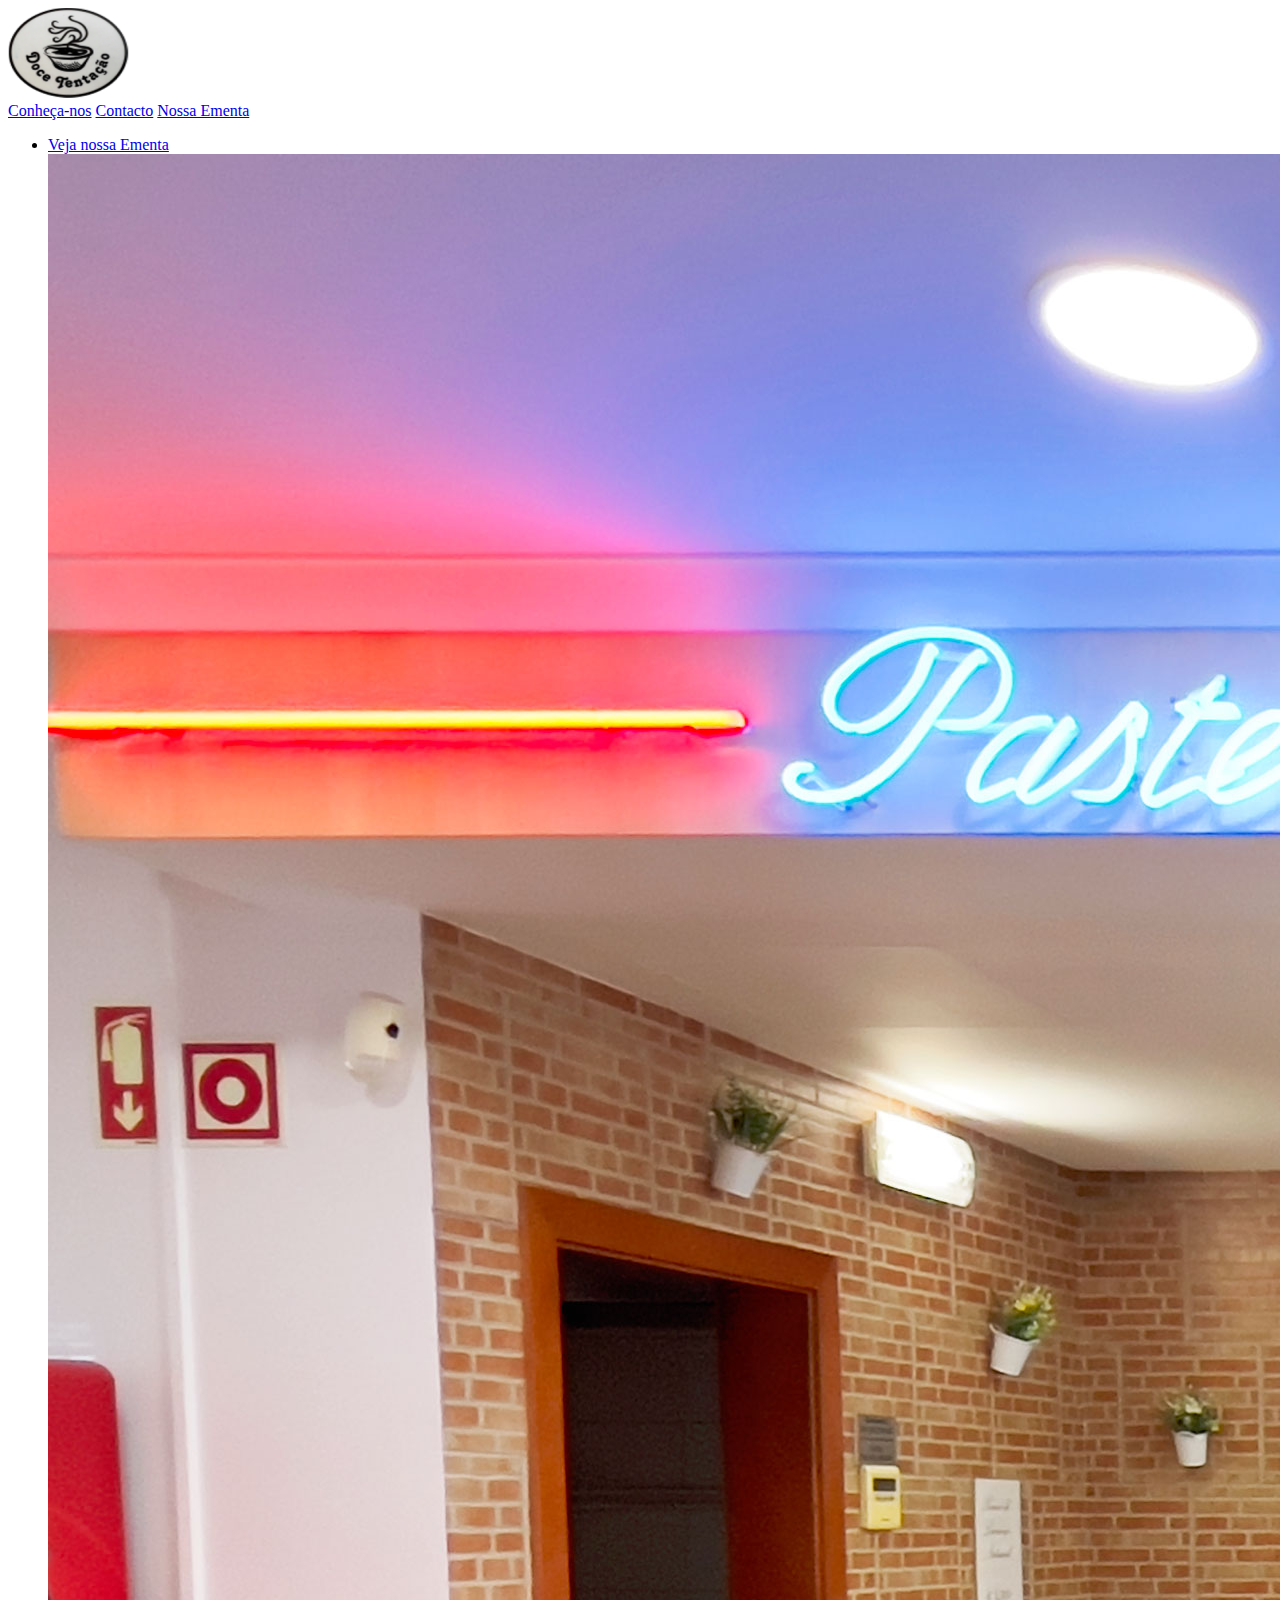
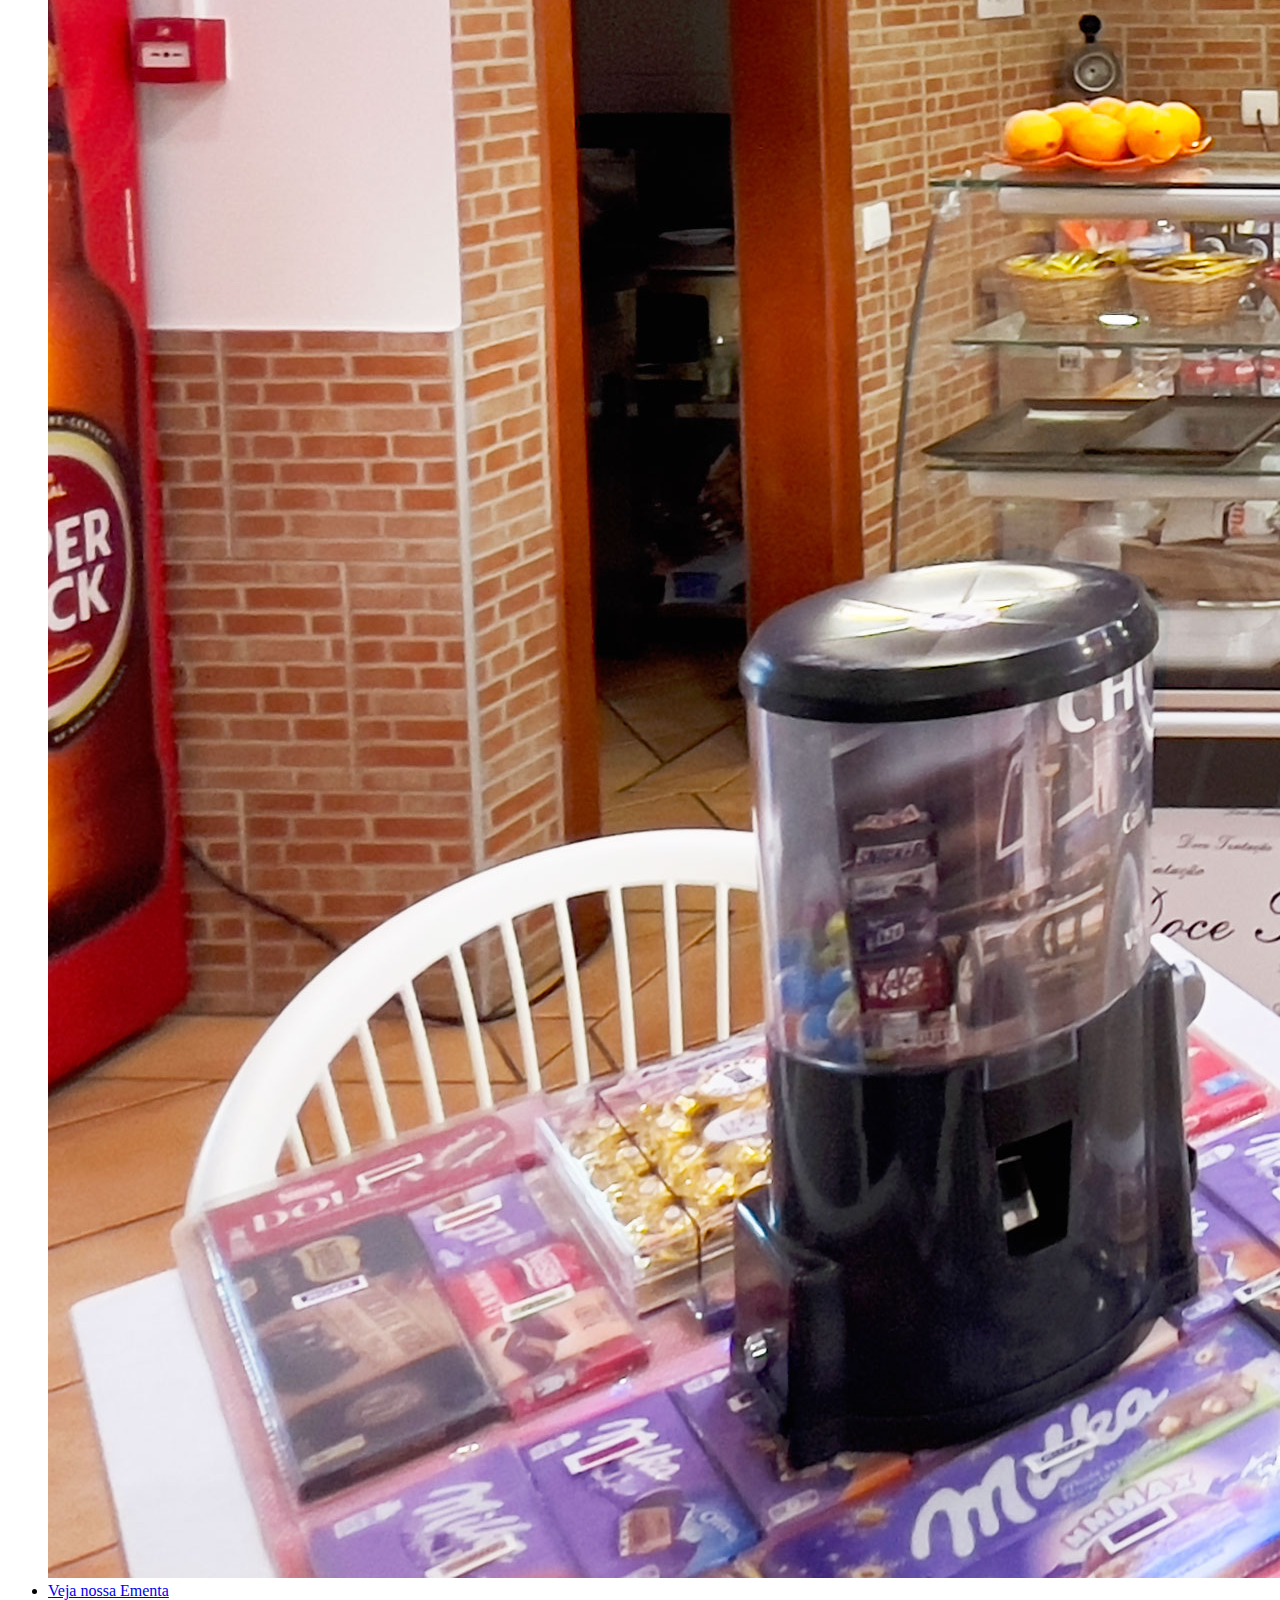
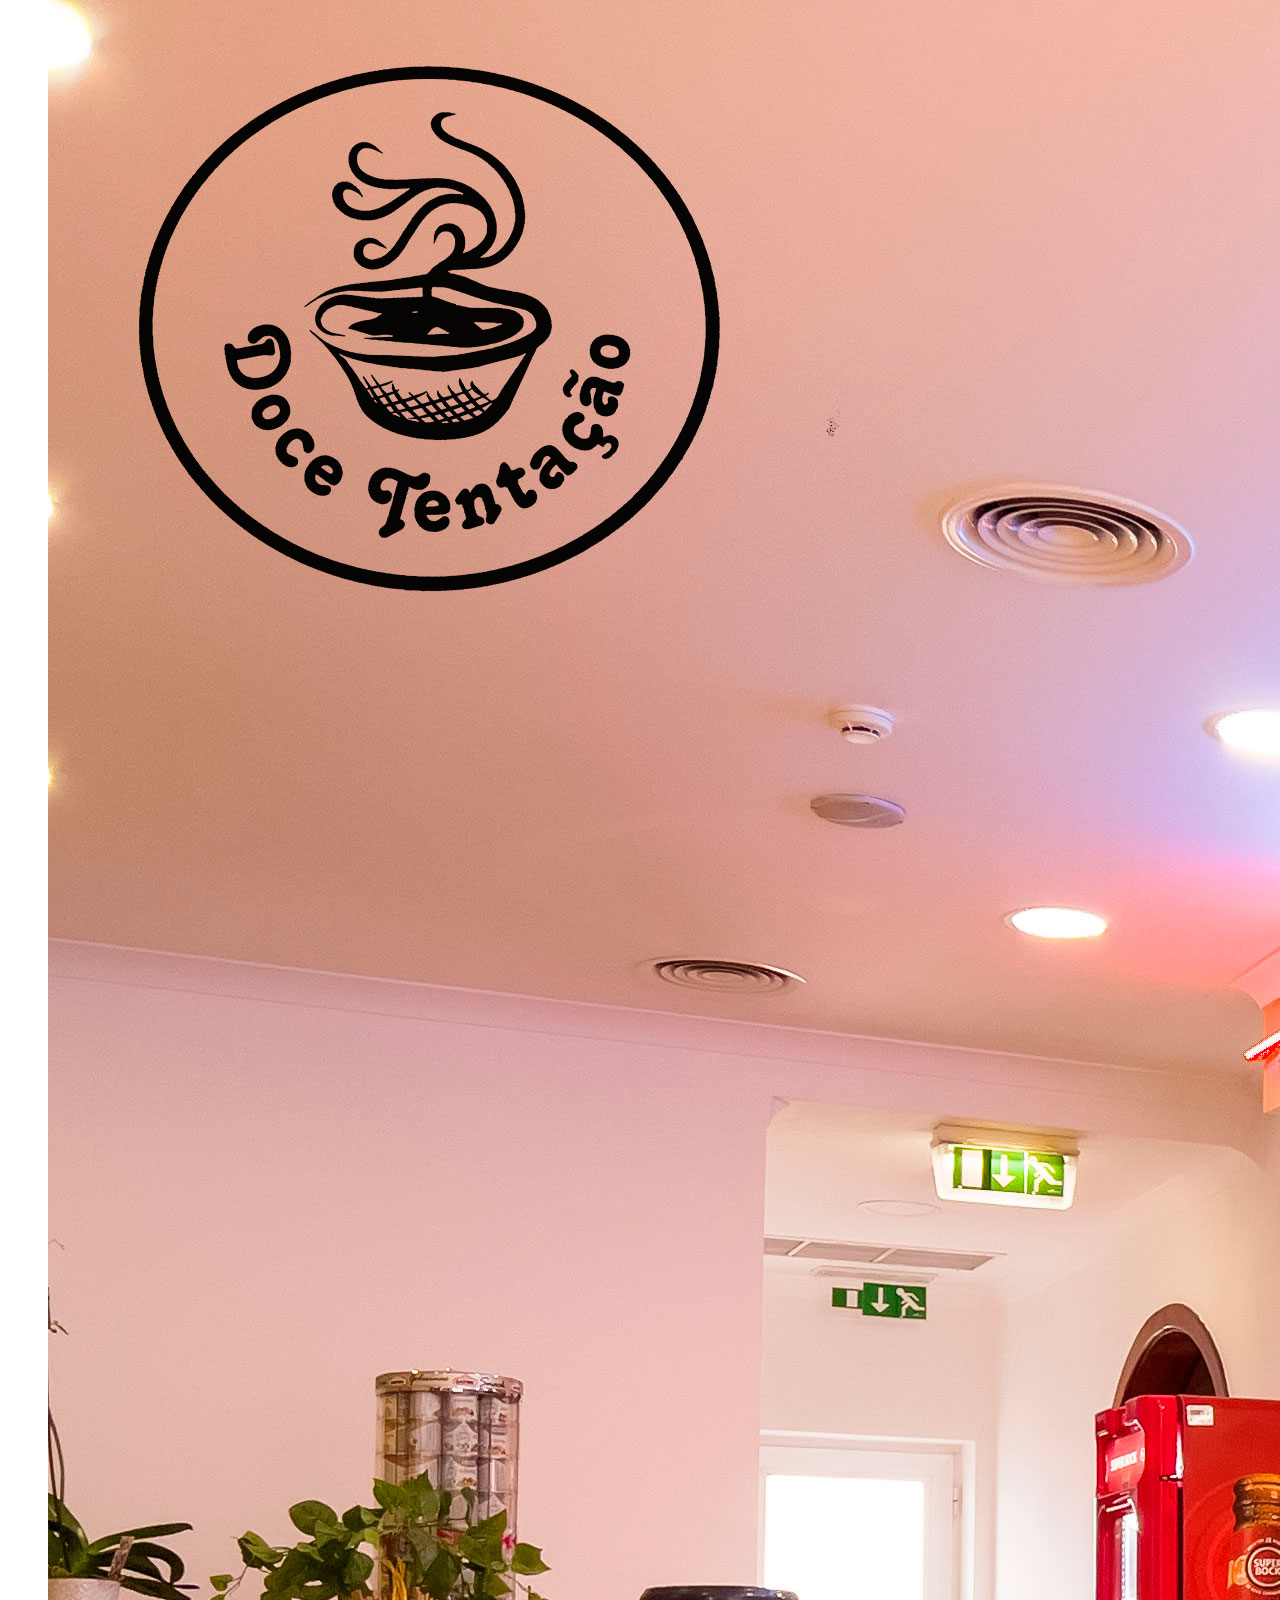
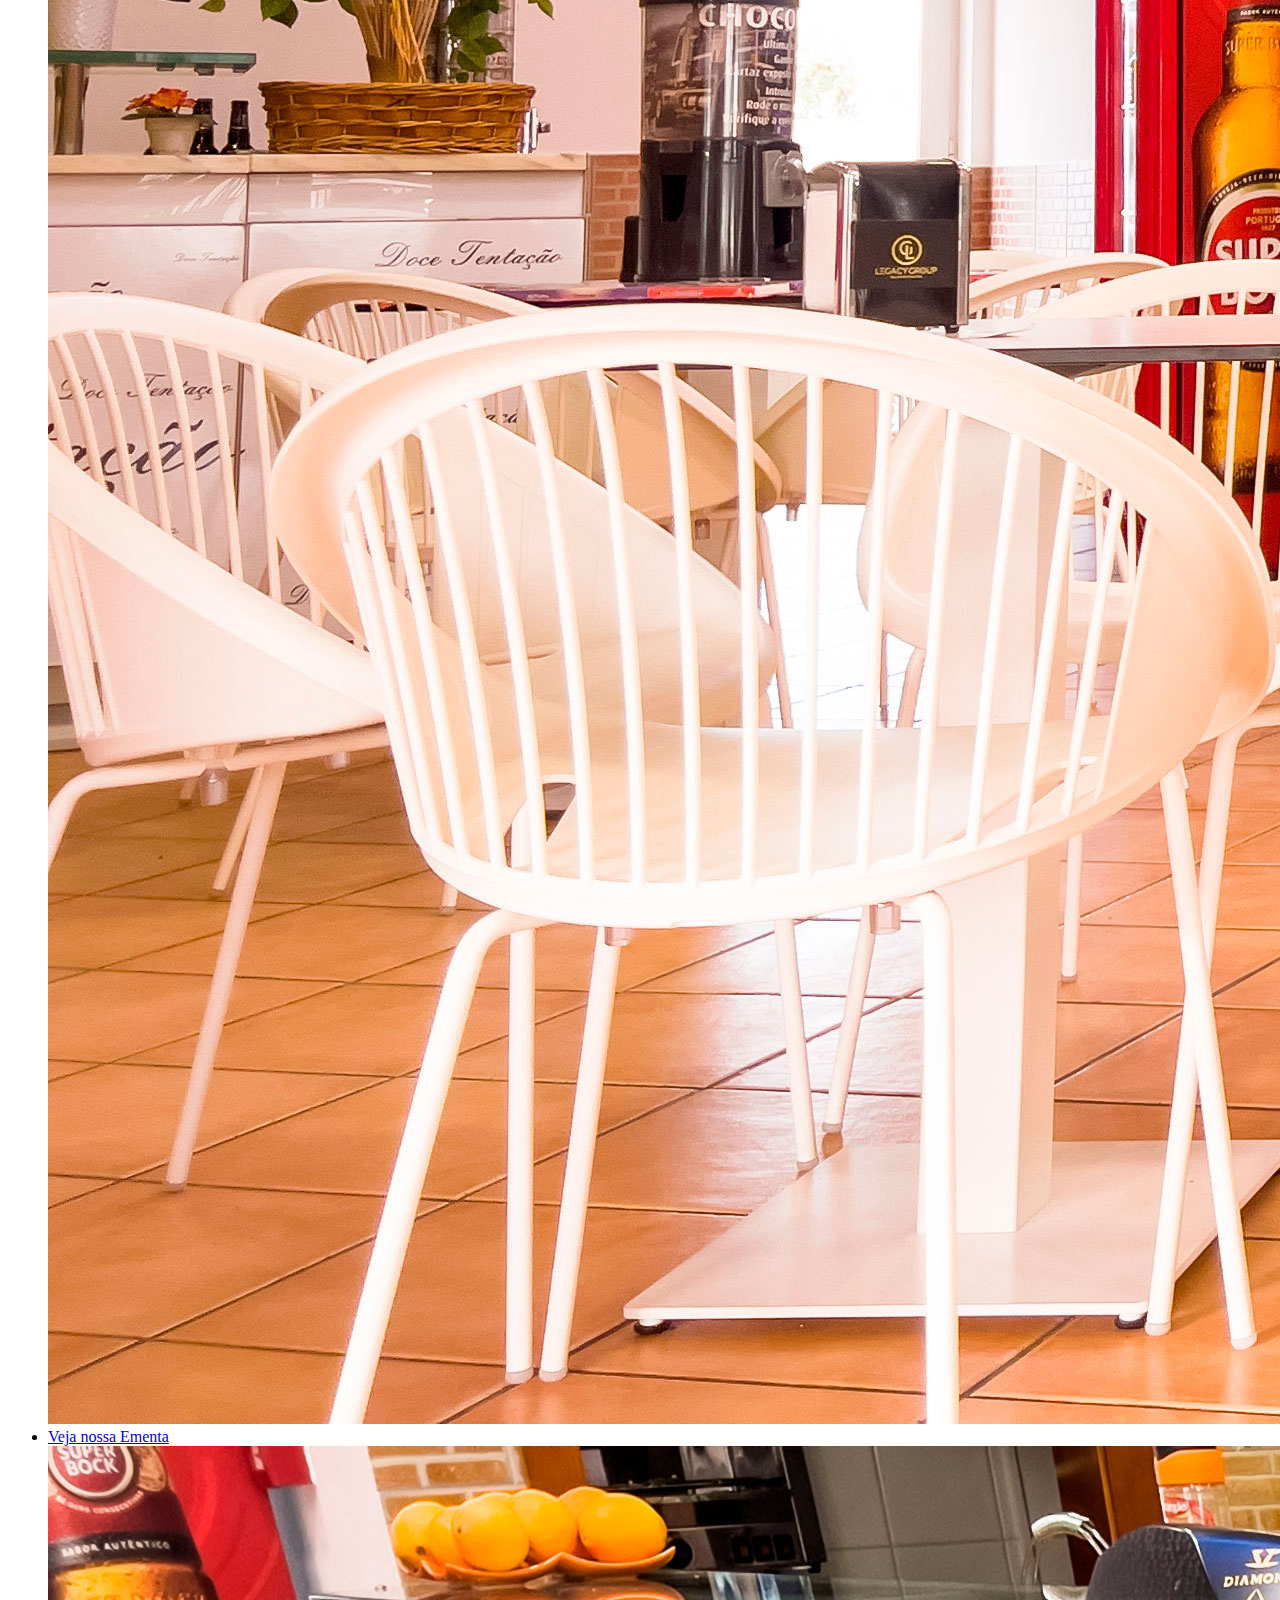
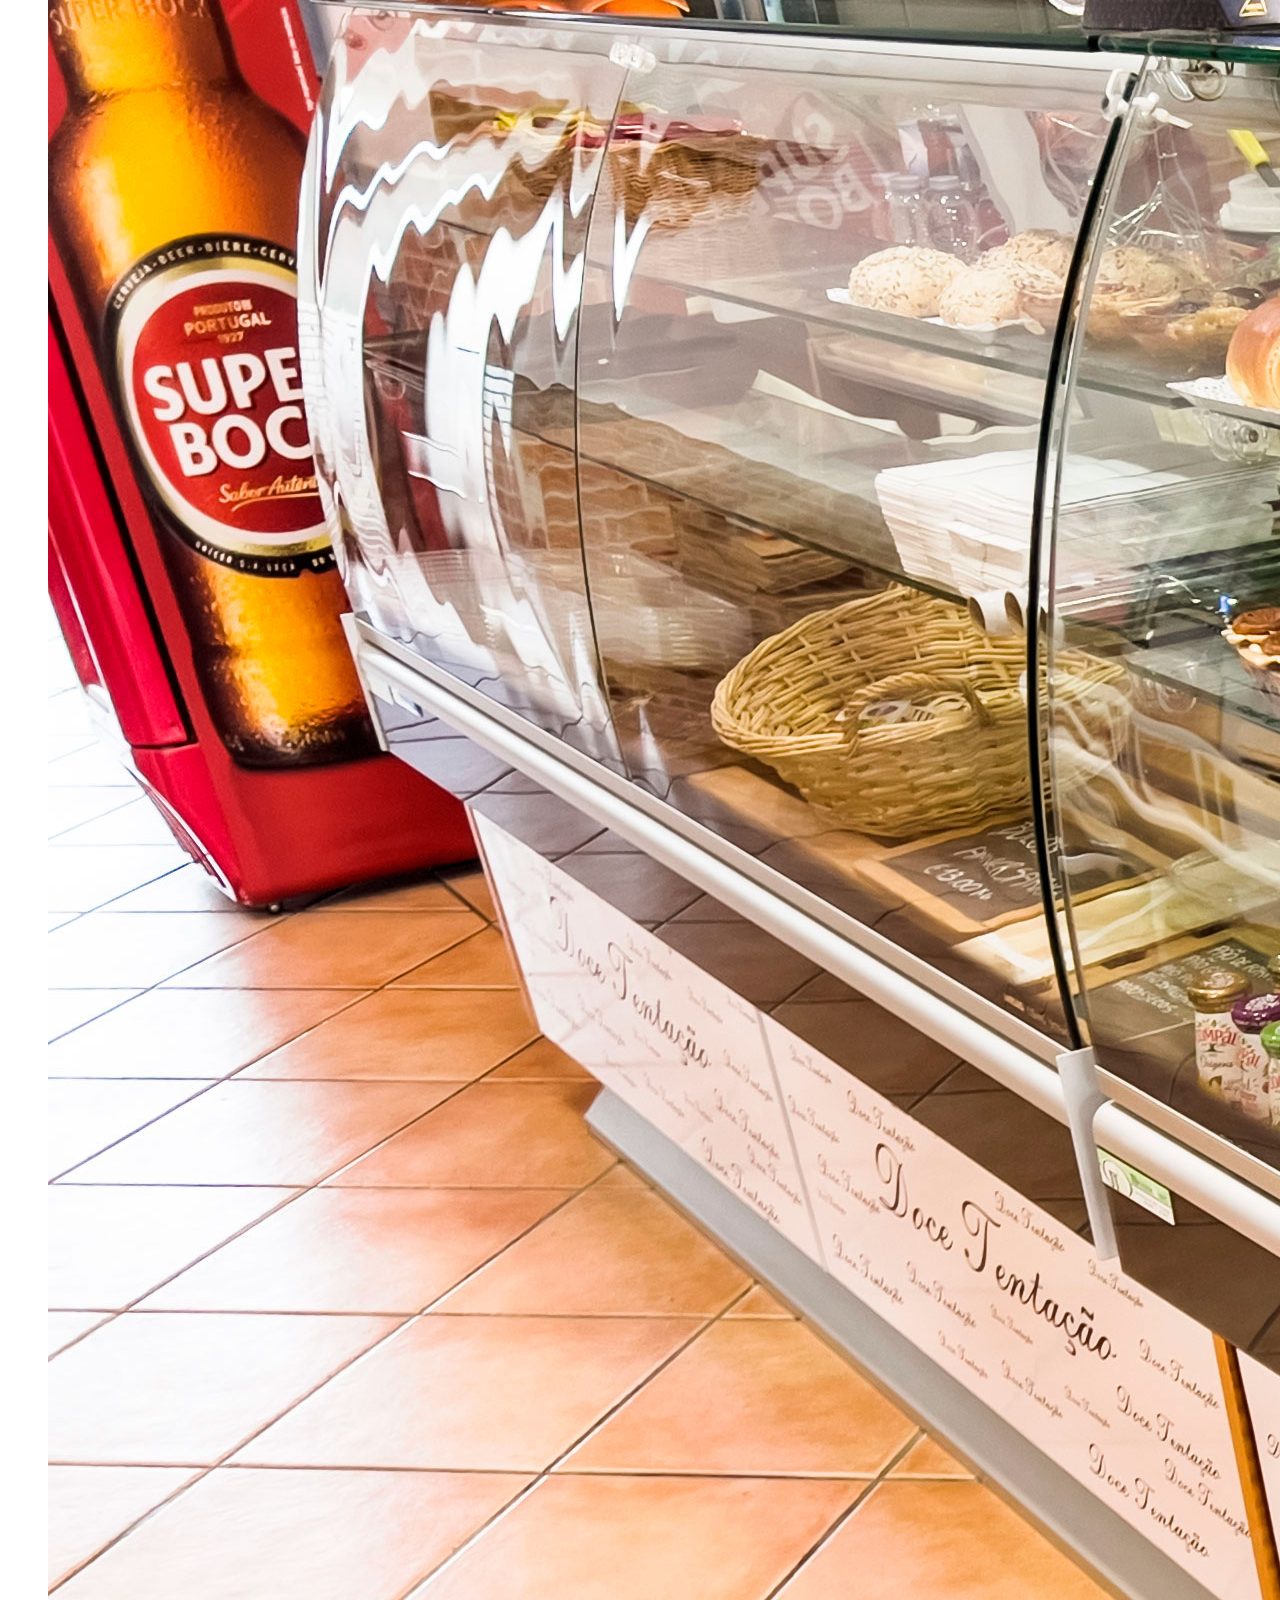
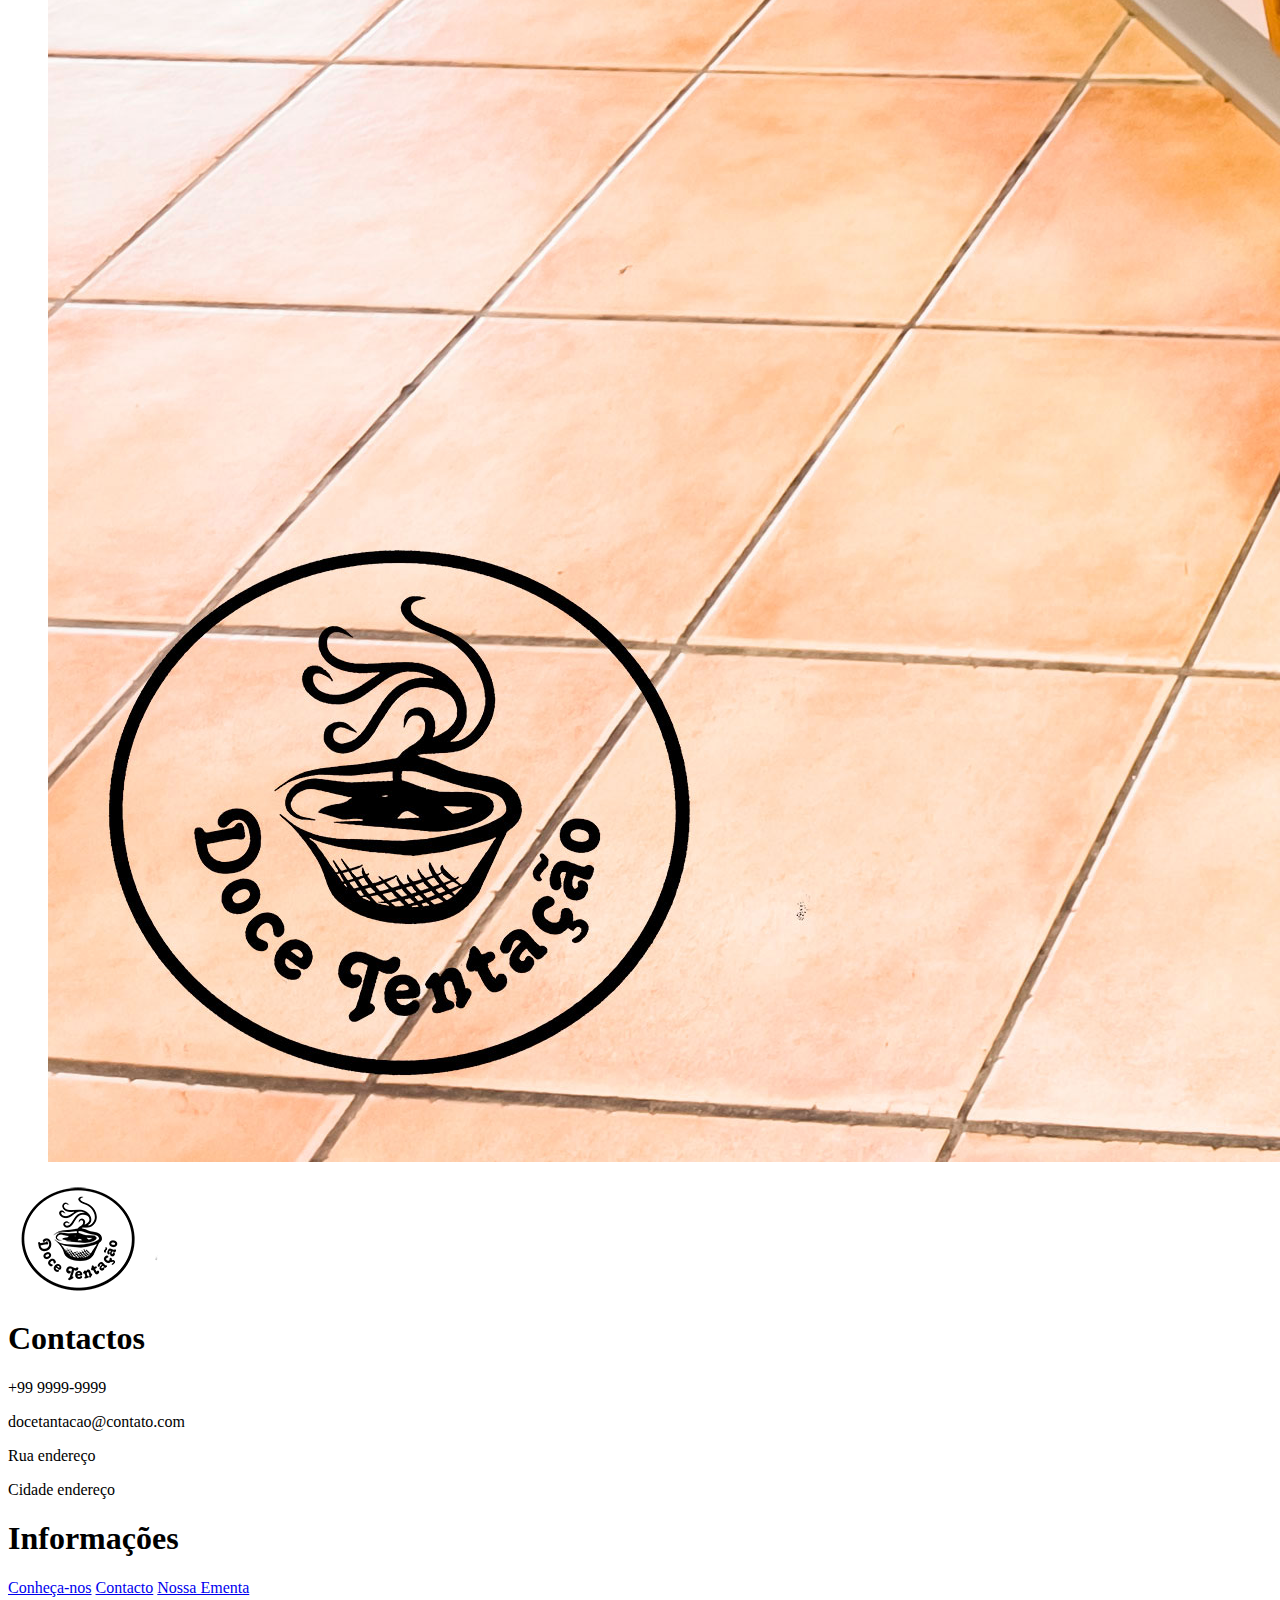
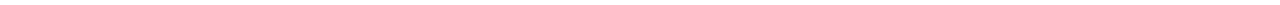
==== index.html @ bfd78c90 "teste" ====
<!DOCTYPE html>
<html lang="pt-pt">

<head>
  <meta charset="UTF-8">
  <meta http-equiv="X-UA-Compatible" content="IE=edge">
  <meta name="viewport" content="width=device-width, initial-scale=1.0">

  <link rel="stylesheet" href="css/style.css">

  <link rel="preconnect" href="https://fonts.googleapis.com">
  <link rel="preconnect" href="https://fonts.gstatic.com" crossorigin>
  <link
    href="https://fonts.googleapis.com/css2?family=Josefin+Sans:wght@400;600;700&family=Poppins:wght@200;300;400;500;600&display=swap"
    rel="stylesheet">
  <title>Doce Tentação | Home</title>
</head>

<body>
  <header class="header-bg">
    <section class="header-container">
      <a href="index.html" class="header-image">
        <img src="imgs/logos-e-slides/logo-white.png" alt="logo doce tentação" width="123" height="90">
      </a>
      <div class="header-content">
        <a href="conheca-nos.html">Conheça-nos</a>
        <a href="contato.html">Contacto</a>
        <a href="ementa.html">Nossa Ementa</a>
      </div>
    </section>
  </header>

  <section class="slide">
    <ul class="slide-container">
      <li class="active">
        <a href="ementa.html">Veja nossa Ementa</a>
        <img src="imgs/logos-e-slides/slide1.jpg" alt="imagem slide 1">
      </li>
      <li>
        <a href="ementa.html">Veja nossa Ementa</a>
        <img src="imgs/logos-e-slides/slide2.jpg" alt="imagem slide 2">
      </li>
      <li>
        <a href="ementa.html">Veja nossa Ementa</a>
        <img src="imgs/logos-e-slides/slide3.jpg" alt="imagem slide 3">
      </li>
    </ul>
  </section>

  <footer class="footer-bg">
    <div class="footer">
      <div class="footer-image">
        <img src="imgs/logos-e-slides/logo-transparente.png" alt="Logo Doce Tentação">
      </div>
      <div class="footer-content">
        <div class="contato">
          <h1>Contactos</h1>
          <p>+99 9999-9999</p>
          <p>docetantacao@contato.com</p>
          <p>Rua endereço</p>
          <p>Cidade endereço</p>
        </div>
        <div class="informacao">
          <h1>Informações</h1>
          <a href="conheca-nos.html">Conheça-nos</a>
          <a href="contato.html">Contacto</a>
          <a href="ementa.html">Nossa Ementa</a>
        </div>
      </div>
    </div>
  </footer>

  <script src="css/home/slide.js"></script>
</body>

</html>
---- css/style.css ----
/* global */
@import 'css/global/global.css';
@import '/css/global/cores.css';

/* home */
@import 'css/home/header.css';
@import 'css/home/slide.css';
@import 'css/home/footer.css';

/* ementa */
@import 'css/ementa/options.css';
@import 'css/ementa/ementa.css';

/* conheca-nos */
@import 'css/conheca-nos/equipe.css';
@import 'css/conheca-nos/endereco.css';

/* contato */
@import 'css/contato/contato.css';
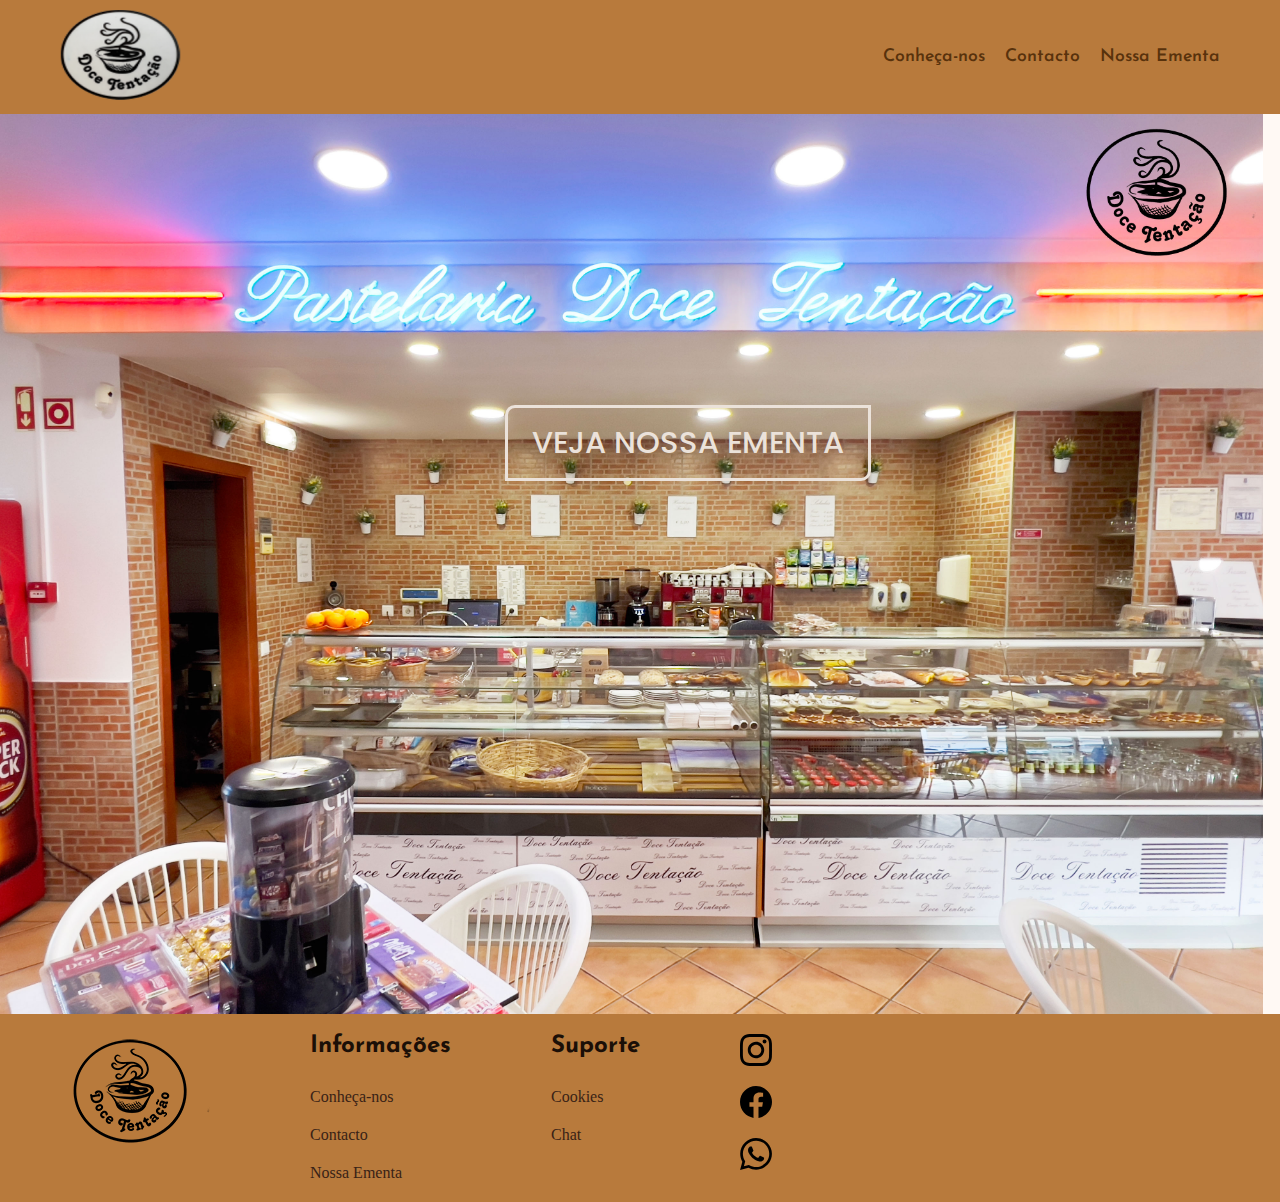
==== commit 61155ba6: "otimizar estilos" ====
--- a/index.html
+++ b/index.html
@@ -6,7 +6,7 @@
   <meta http-equiv="X-UA-Compatible" content="IE=edge">
   <meta name="viewport" content="width=device-width, initial-scale=1.0">
 
-  <link rel="stylesheet" href="css/style.css">
+  <link rel="stylesheet" href="css/style.min.css">
 
   <link rel="preconnect" href="https://fonts.googleapis.com">
   <link rel="preconnect" href="https://fonts.gstatic.com" crossorigin>
@@ -16,17 +16,22 @@
   <title>Doce Tentação | Home</title>
 </head>
 
-<body>
+<body id="home">
   <header class="header-bg">
     <section class="header-container">
       <a href="index.html" class="header-image">
         <img src="imgs/logos-e-slides/logo-white.png" alt="logo doce tentação" width="123" height="90">
       </a>
-      <div class="header-content">
-        <a href="conheca-nos.html">Conheça-nos</a>
-        <a href="contato.html">Contacto</a>
-        <a href="ementa.html">Nossa Ementa</a>
-      </div>
+      <nav class="header-content">
+        <button class="btn-menu">Menu
+          <span class="hamburger"></span>
+        </button>
+        <ul class="menu">
+          <li><a href="conheca-nos.html">Conheça-nos</a></li>
+          <li><a href="contato.html">Contacto</a></li>
+          <li><a href="ementa.html">Nossa Ementa</a></li>
+        </ul>
+      </nav>
     </section>
   </header>
 
@@ -52,25 +57,26 @@
       <div class="footer-image">
         <img src="imgs/logos-e-slides/logo-transparente.png" alt="Logo Doce Tentação">
       </div>
-      <div class="footer-content">
-        <div class="contato">
-          <h1>Contactos</h1>
-          <p>+99 9999-9999</p>
-          <p>docetantacao@contato.com</p>
-          <p>Rua endereço</p>
-          <p>Cidade endereço</p>
-        </div>
-        <div class="informacao">
-          <h1>Informações</h1>
-          <a href="conheca-nos.html">Conheça-nos</a>
-          <a href="contato.html">Contacto</a>
-          <a href="ementa.html">Nossa Ementa</a>
-        </div>
+      <div class="informacao">
+        <h2>Informações</h2>
+        <a href="conheca-nos.html">Conheça-nos</a>
+        <a href="contato.html">Contacto</a>
+        <a href="ementa.html">Nossa Ementa</a>
+      </div>
+      <div class="suporte">
+        <h2>Suporte</h2>
+        <a href="#">Cookies</a>
+        <a href="#">Chat</a>
+      </div>
+      <div class="social">
+        <img src="/imgs/icones/instagram.svg" alt="logo instagram" width="32" height="32">
+        <img src="/imgs/icones/facebook.svg" alt="logo facebook" width="32" height="32">
+        <img src="/imgs/icones/whatsapp.svg" alt="logo whatsapp" width="32" height="32">
       </div>
     </div>
   </footer>
 
-  <script src="css/home/slide.js"></script>
+  <script src="css/home/home.js"></script>
 </body>
 
 </html>--- a/css/style.min.css
+++ b/css/style.min.css
@@ -0,0 +1 @@
+body{margin:0;padding:0;box-sizing:border-box;background:#fff9f4}a{text-decoration:none;display:block}li,ul{list-style:none;margin:0;padding:0;box-sizing:border-box}h1,h2,h3,p{margin:0}img{width:100%;height:100;object-fit:cover}:root{--b-01:#58320C;--b-02:#7F4C1A;--b-03:#9C632B;--b-04:#B87A3C;--b-05:#eb984b;--b-06:#C08C59;--b-07:#C8A17B;--b-08:#D8C2AD;--b-09:#EBE2DA;--m-01:#1B0F07;--m-02:#28170D;--m-03:#382216;--m-04:#472F23;--m-05:#724E3C;--m-06:#9D7059;--m-07:#B49383;--m-08:#C6B1A5}.header-bg{background:var(--b-04);padding:10px 60px;font-family:"Josefin Sans",sans-serif}.header-container{margin:0 auto;display:flex;justify-content:space-between;align-items:center}.menu{display:flex;align-items:center;gap:20px;font-weight:600;font-size:1.1rem;box-sizing:border-box}.menu li a{color:var(--b-01)}.menu li a:hover{color:var(--b-02)}.menu li a::after{content:"";width:0%;height:2px;display:block;background:var(--b-01);transition:.3s}.menu li a:hover::after{width:100%}.header-content .btn-menu{display:none}@media (max-width:700px){.header-bg{padding:10px 20px}.header-content .menu{display:block;width:100%;height:0;padding:10px 20px;position:absolute;top:110px;left:0;background:var(--b-04);visibility:hidden;transition:.6s;overflow-y:hidden;z-index:5}.header-content.active .menu{height:calc(100vh - 110px);visibility:visible;overflow-y:auto}.header-content .btn-menu{display:flex;align-items:center;border:none;background:0 0;padding:8px 16px;gap:10px;font-size:1.3rem}.header-content .btn-menu .hamburger{border-top:2px solid #000;width:20px;position:relative}.header-content .btn-menu .hamburger::after,.header-content .btn-menu .hamburger::before{content:"";width:100%;height:2px;background:currentColor;display:block;margin-top:5px;transition:.3s}.header-content.active .btn-menu .hamburger{border-top-color:transparent}.header-content.active .btn-menu .hamburger::before{transform:rotate(-135deg);position:absolute;top:-7px}.header-content.active .btn-menu .hamburger::after{transform:rotate(135deg);position:absolute;top:-7px}.header-content .menu li{margin:0 10px 20px 20px;border-bottom:2px solid var(--b-03)}.menu li a::after{display:none}}.footer-bg{background:var(--b-04);padding:20px 60px}.footer{display:flex;flex-wrap:wrap;margin:0 auto;gap:100px}.footer h2{font-family:"Josefin Sans";margin-bottom:30px;color:var(--m-01)}.footer a{font-family:roboto;font-weight:200;color:var(--m-03)}.footer a:not(:last-child){margin-bottom:20px}.footer a:hover{color:var(--b-06)}.footer .social{display:flex;flex-direction:column;gap:20px}@media (max-width:800px){.footer .footer-image{display:none}}@media (max-width:600px){.footer{gap:50px}}@media (max-width:300px){.footer .social{flex-direction:row;gap:15px}}@media (max-width:200px){.footer-bg{padding:20px}}.imagens-cafe{display:flex;height:100px}.slide{position:relative;width:calc(100vw - 17px);height:100vh;overflow:hidden}.slide-container{display:flex;justify-content:center;position:relative}.slide-container li{display:none;position:relative;opacity:0}.slide-container li.active{display:block;opacity:1;animation:slide 1.5s forwards}.slide-container li a{font-size:1.9rem;font-family:Poppins,sans-serif;font-weight:500;color:var(--b-09);position:absolute;top:30%;left:40%;padding:12px 24px;border:3px solid var(--b-09);border-radius:10px 0;transition:.3s;text-transform:uppercase}.slide-container li a:hover{background:var(--b-09);color:var(--b-04)}@keyframes slide{from{opacity:0}to{opacity:1}}@media (max-width:800px){.slide{height:auto}.slide-container li a{left:30%;top:40%}}@media (max-width:500px){.slide-container li a{font-size:1.3rem;left:20%}}@media (max-width:500px){.slide-container li a{font-size:1rem}}.options-bg{padding:20px 60px}.options{display:flex;flex-wrap:wrap;background:var(--m-01);padding:10px;border-radius:5px;gap:90px;justify-content:center;margin-left:100px;margin-right:100px}.options-title{font-family:Poppins;font-size:2rem;margin-bottom:20px}.options-title::before{content:"";width:100px;height:20px;margin-right:20px;display:inline-block;background:var(--m-02)}.options li{background:var(--b-05);display:grid;text-align:center;padding:5px 25px;border-radius:3px;font-family:"Josefin sans";font-weight:700;cursor:pointer}.options li img{width:auto}.options li:first-child{width:135px}.options li:hover{background:var(--b-08)}.options li.active{background:var(--b-09)}.options li .options-image{pointer-events:none}.options li p{pointer-events:none}@media (max-width:1200px){.options{gap:20px}}@media (max-width:900px){.options{margin-left:0;margin-right:0}.options li{min-width:30%}}@media (max-width:500px){.options-title::before{display:none}.options{margin-left:-35px;margin-right:-35px;gap:10px;padding:10px}.options li{min-width:40%}}.ementa-bg{padding:20px 60px}.ementa{background:var(--m-01);padding:20px 40px;margin-left:100px;margin-right:100px;border-radius:5px;display:none;animation:slide .3s forwards}.ementa.active{display:block}.ementa h2{margin-bottom:20px;font-size:2rem;color:var(--b-09);font-family:poppins}.ementa li{display:flex;justify-content:space-between;font-size:1.2rem;font-family:Roboto;color:var(--b-07)}.ementa li:not(:last-child){margin-bottom:15px}@keyframes slide{from{opacity:0;transform:translate3d(-30px,0,0)}to{opacity:1;transform:translate3d(0,0,0)}}@media (max-width:800px){.ementa{margin-left:0;margin-right:0}}@media (max-width:500px){.ementa{margin-left:-35px;margin-right:-35px}}.conheca{padding:45px 60px}.conheca .title{font-family:Poppins;font-size:2.6rem;display:flex;align-items:center;margin-bottom:30px;color:var(--b-02)}.conheca .title::before{content:"";width:100px;height:20px;display:inline-block;background:var(--m-03);margin-right:20px}.funcionarios{display:flex;gap:4rem;margin-left:90px;margin-bottom:100px}.funcionarios li{width:300px;height:200px;border-radius:5px;background:var(--m-09);box-shadow:0 1px 2px rgba(0,0,0,.2)}.funcionarios li .funcionario-image{height:120px;border-radius:5px 5px 0 0;background:#979696}.funcionarios li .funcionario-cargo{margin-left:20px;margin-top:10px;font-family:"Josefin sans"}.funcionarios li .funcionario-nome{margin-left:20px;margin-top:-5px;font-size:1.8rem;font-family:Poppins;color:var(--b-03);font-weight:500}@media (max-width:800px){.funcionarios{margin-left:50px;gap:30px;flex-direction:column}.funcionarios li .funcionario-nome{font-size:1.4rem}.funcionarios li .funcionario-cargo{font-size:.9rem}}@media (max-width:600px){.conheca .title{font-size:2.3rem}.conheca .title::before{width:70px}}@media (max-width:500px){.conheca .title{font-size:2rem}.conheca .title::before{width:60px;height:15px}.funcionarios{margin-left:20px}}@media (max-width:400px){.funcionarios{margin-left:0}.conheca .title::before{width:40px}.funcionarios li{width:270px}}.endereco{width:360px;height:230px;background:#fff;margin-left:90px;border-radius:5px;box-shadow:0 1px 2px rgba(0,0,0,.2)}.endereco-mapa{height:160px;width:100%;border-radius:5px 5px 0 0}.endereco-mapa img{width:100%;height:100%;object-fit:cover}.endereco-cidade{margin-left:20px;margin-top:10px;font-family:'Josefin sans'}.endereco-rua{margin-left:20px;margin-top:-5px;font-family:Poppins;font-weight:500;font-size:1.5rem;color:var(--b-03)}@media (max-width:800px){.endereco{margin-left:50px}}@media (max-width:500px){.endereco{margin-left:20px;width:320px}.endereco-rua{font-size:1.2rem}}@media (max-width:400px){.endereco{margin-left:0;width:270px}}#contato .contato{padding:45px 60px}.contato .title{font-family:Poppins;font-size:2.6rem;display:flex;align-items:center;margin-bottom:30px;color:var(--b-02)}.contato .title::before{content:"";width:100px;height:20px;display:inline-block;background:var(--m-03);margin-right:20px}.contato-form{max-width:700px;margin-left:90px;padding:20px 30px;background:#fff;box-shadow:inset 210px 0 var(--b-04);border:2px solid rgba(0,0,0,.1);border-radius:5px}.contato-form .input-area{position:relative}.contato-form .input-area:not(:last-child){margin-bottom:30px;height:40px}.contato-form .input-area input{position:absolute;height:30px;width:260px;outline:0;padding:2px 5px;left:240px;font-size:1rem;border:2px solid rgba(0,0,0,.4);border-radius:3px}.contato-form .input-area input:focus{border:2px solid var(--b-04);border-radius:3px}.contato-form .input-area textarea{margin-left:240px;outline:0;padding:2px 5px;font-size:1rem;border:2px solid rgba(0,0,0,.4);border-radius:3px}.contato-form .input-area textarea:focus{border:2px solid var(--b-04);border-radius:3px}.contato-form .input-area label{font-size:1.3rem;text-align:right;font-family:Poppins;font-weight:500;color:#fff}.contato-btn{width:150px;height:40px;outline:0;background:#fff;border-radius:20px;border:2px solid #fff;transition:.3s}.contato-btn:hover{background:var(--b-05)}@media (max-width:800px){.contato-form{margin-left:0}.contato-form .input-area input{width:200px;left:200px}.contato-form .input-area textarea{margin-left:200px;width:200px}}@media (max-width:600px){.contato{padding:20px}.contato .title{font-size:2.3rem}.contato .title::before{width:60px}.contato-form{box-shadow:inset 180px 0 var(--b-04)}.contato-form .input-area input{width:170px}}@media (max-width:500px){.contato-form .input-area label{color:var(--b-04)}.contato-form{box-shadow:inset 0 -180px var(--b-04)}.contato-form .input-area:not(:last-child){margin-bottom:50px}.contato-form .input-area input{top:40px;left:40px}.contato-form .input-area textarea{margin-left:40px}.contato-btn{margin-top:40px}}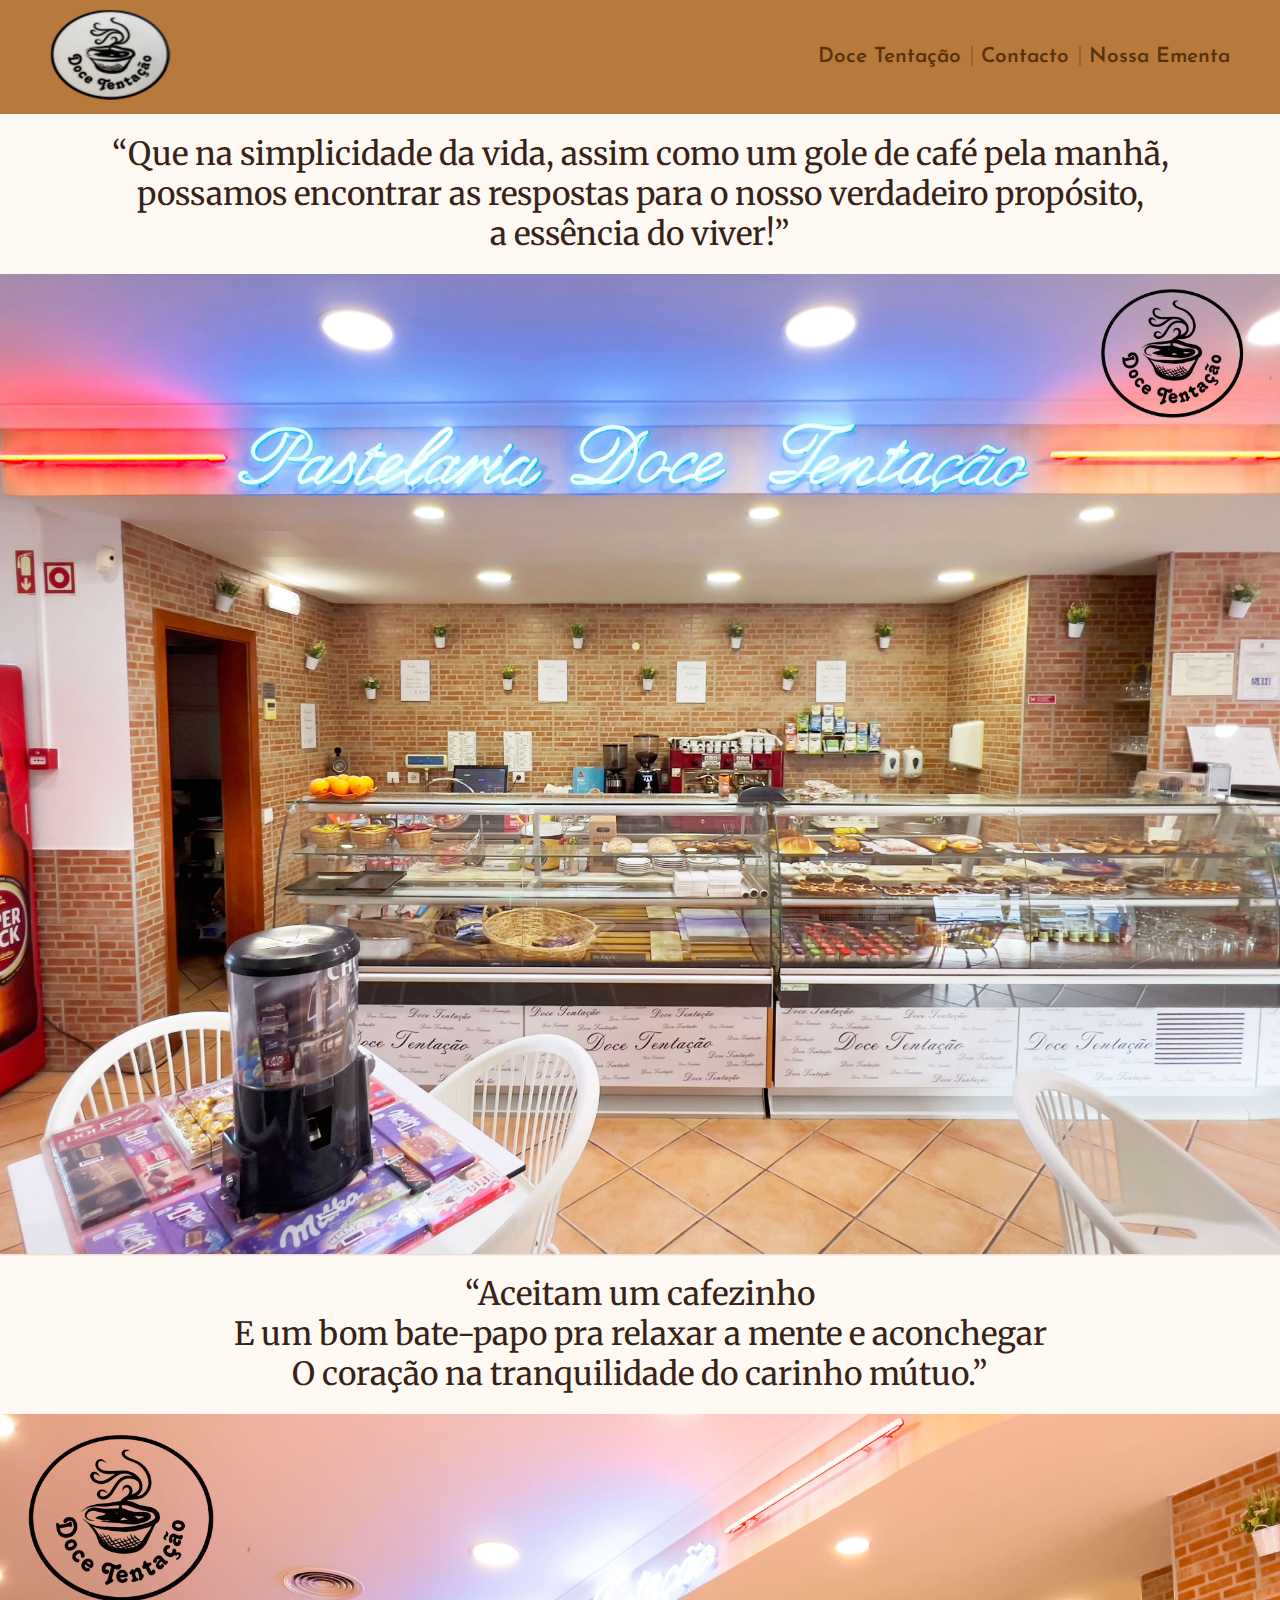
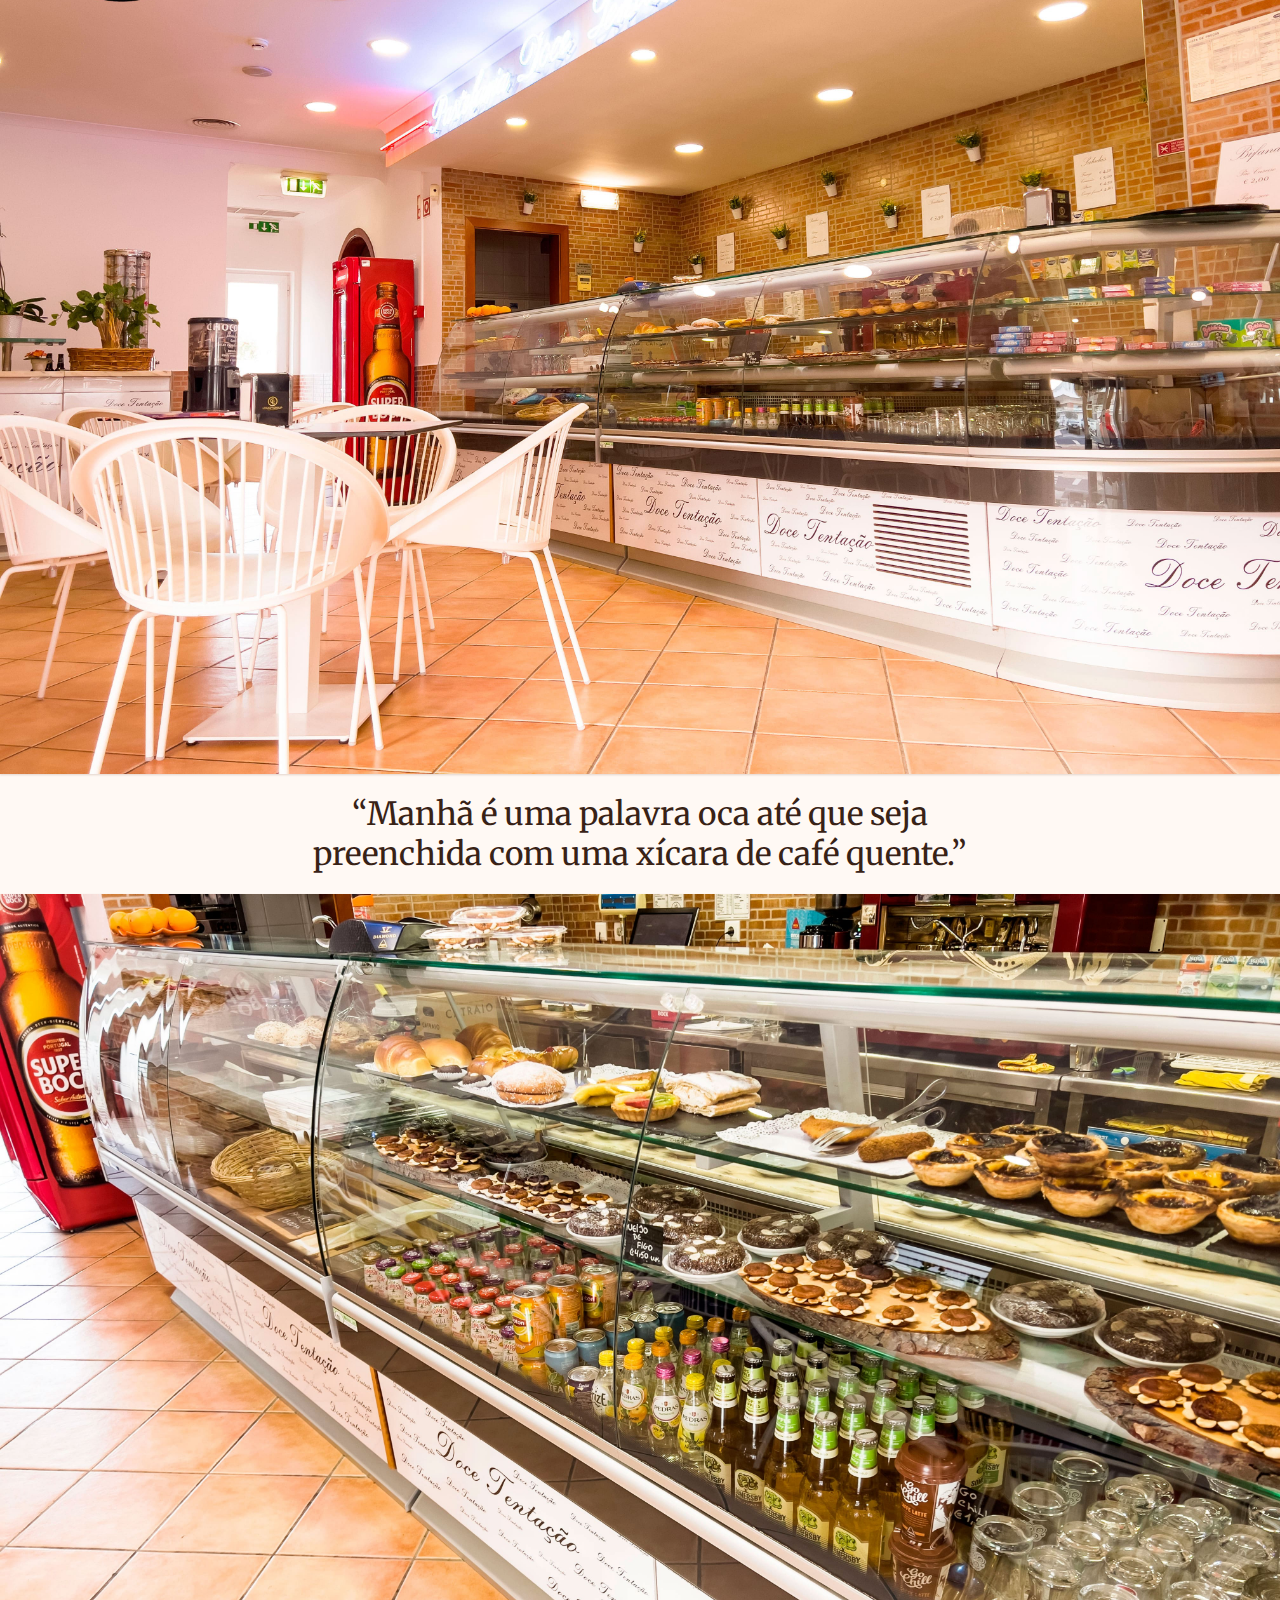
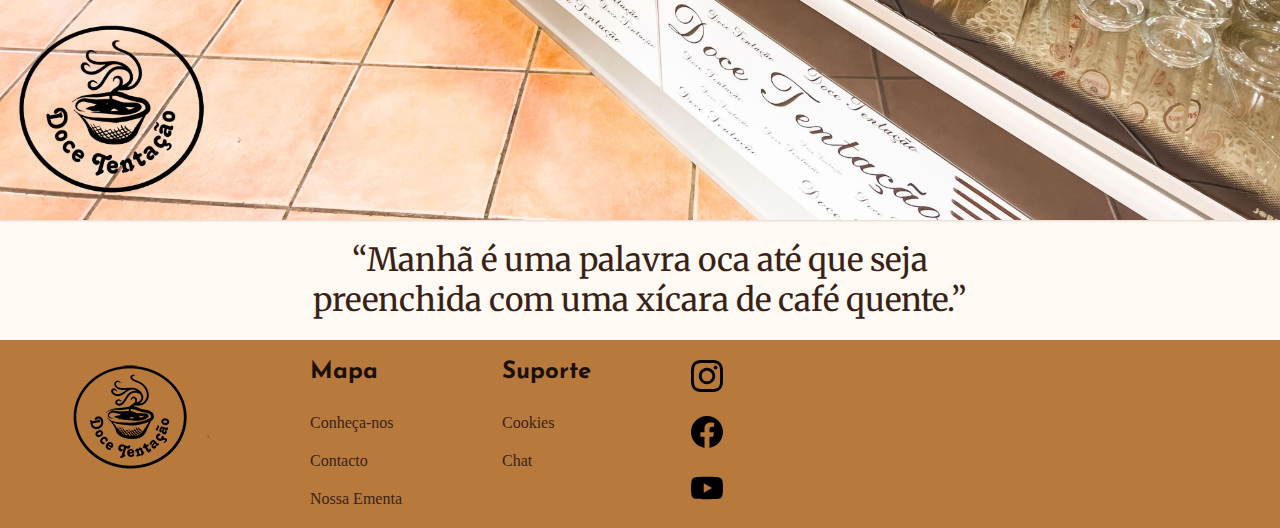
==== commit db2b97ab: "alterações2" ====
--- a/index.html
+++ b/index.html
@@ -6,12 +6,12 @@
   <meta http-equiv="X-UA-Compatible" content="IE=edge">
   <meta name="viewport" content="width=device-width, initial-scale=1.0">
 
-  <link rel="stylesheet" href="css/style.min.css">
+  <link rel="stylesheet" href="css/style.css">
 
   <link rel="preconnect" href="https://fonts.googleapis.com">
   <link rel="preconnect" href="https://fonts.gstatic.com" crossorigin>
   <link
-    href="https://fonts.googleapis.com/css2?family=Josefin+Sans:wght@400;600;700&family=Poppins:wght@200;300;400;500;600&display=swap"
+    href="https://fonts.googleapis.com/css2?family=Josefin+Sans:wght@400;500;600;700&family=Poppins:wght@200;300;400;500;600&family=Merriweather:ital,wght@0,400;1,400;1,700&display=swap"
     rel="stylesheet">
   <title>Doce Tentação | Home</title>
 </head>
@@ -27,7 +27,7 @@
           <span class="hamburger"></span>
         </button>
         <ul class="menu">
-          <li><a href="conheca-nos.html">Conheça-nos</a></li>
+          <li><a href="conheca-nos.html">Doce Tentação</a></li>
           <li><a href="contato.html">Contacto</a></li>
           <li><a href="ementa.html">Nossa Ementa</a></li>
         </ul>
@@ -36,7 +36,7 @@
   </header>
 
   <section class="slide">
-    <ul class="slide-container">
+    <!-- <ul class="slide-container">
       <li class="active">
         <a href="ementa.html">Veja nossa Ementa</a>
         <img src="imgs/logos-e-slides/slide1.jpg" alt="imagem slide 1">
@@ -49,7 +49,29 @@
         <a href="ementa.html">Veja nossa Ementa</a>
         <img src="imgs/logos-e-slides/slide3.jpg" alt="imagem slide 3">
       </li>
-    </ul>
+    </ul> -->
+
+    <p class="texto-cafe">
+      “Que na simplicidade da vida, assim como um gole de café pela manhã,<br>
+      possamos encontrar as respostas para o nosso verdadeiro propósito,<br>
+      a essência do viver!”
+    </p>
+    <img src="imgs/logos-e-slides/slide1.jpg" alt="">
+    <p class="texto-cafe">
+      “Aceitam um cafezinho <br>
+      E um bom bate-papo pra relaxar a mente e aconchegar<br>
+      O coração na tranquilidade do carinho mútuo.”
+    </p>
+    <img src="imgs/logos-e-slides/slide2.jpg" alt="">
+    <p class="texto-cafe">
+      “Manhã é uma palavra oca até que seja <br>
+      preenchida com uma xícara de café quente.”
+    </p>
+    <img src="imgs/logos-e-slides/slide3.jpg" alt="">
+    <p class="texto-cafe">
+      “Manhã é uma palavra oca até que seja <br>
+      preenchida com uma xícara de café quente.”
+    </p>
   </section>
 
   <footer class="footer-bg">
@@ -58,7 +80,7 @@
         <img src="imgs/logos-e-slides/logo-transparente.png" alt="Logo Doce Tentação">
       </div>
       <div class="informacao">
-        <h2>Informações</h2>
+        <h2>Mapa</h2>
         <a href="conheca-nos.html">Conheça-nos</a>
         <a href="contato.html">Contacto</a>
         <a href="ementa.html">Nossa Ementa</a>
@@ -69,14 +91,15 @@
         <a href="#">Chat</a>
       </div>
       <div class="social">
-        <img src="/imgs/icones/instagram.svg" alt="logo instagram" width="32" height="32">
-        <img src="/imgs/icones/facebook.svg" alt="logo facebook" width="32" height="32">
-        <img src="/imgs/icones/whatsapp.svg" alt="logo whatsapp" width="32" height="32">
+        <a href="#"><img src="imgs/icones/instagram.svg" alt="logo instagram" width="32" height="32"></a>
+        <a href="#"><img src="imgs/icones/facebook.svg" alt="logo facebook" width="32" height="32"></a>
+        <a href="#"><img src="imgs/icones/youtube.svg" alt="logo youtube" width="32" height="32"></a>
       </div>
     </div>
   </footer>
 
   <script src="css/home/home.js"></script>
+  <script src="css/componentes/menu.js"></script>
 </body>
 
 </html>--- a/css/style.css
+++ b/css/style.css
@@ -0,0 +1,22 @@
+/* global */
+@import '/css/global/global.css';
+@import '/css/global/cores.css';
+
+/* componentes */
+@import '/css/componentes/header.css';
+@import '/css/componentes/footer.css';
+@import '/css/componentes/slide-cafe.css';
+
+/* home */
+@import '/css/home/slide.css';
+
+/* ementa */
+@import '/css/ementa/options.css';
+@import '/css/ementa/ementa.css';
+
+/* conheca-nos */
+@import '/css/conheca-nos/equipe.css';
+@import '/css/conheca-nos/endereco.css';
+
+/* contato */
+@import '/css/contato/contato.css';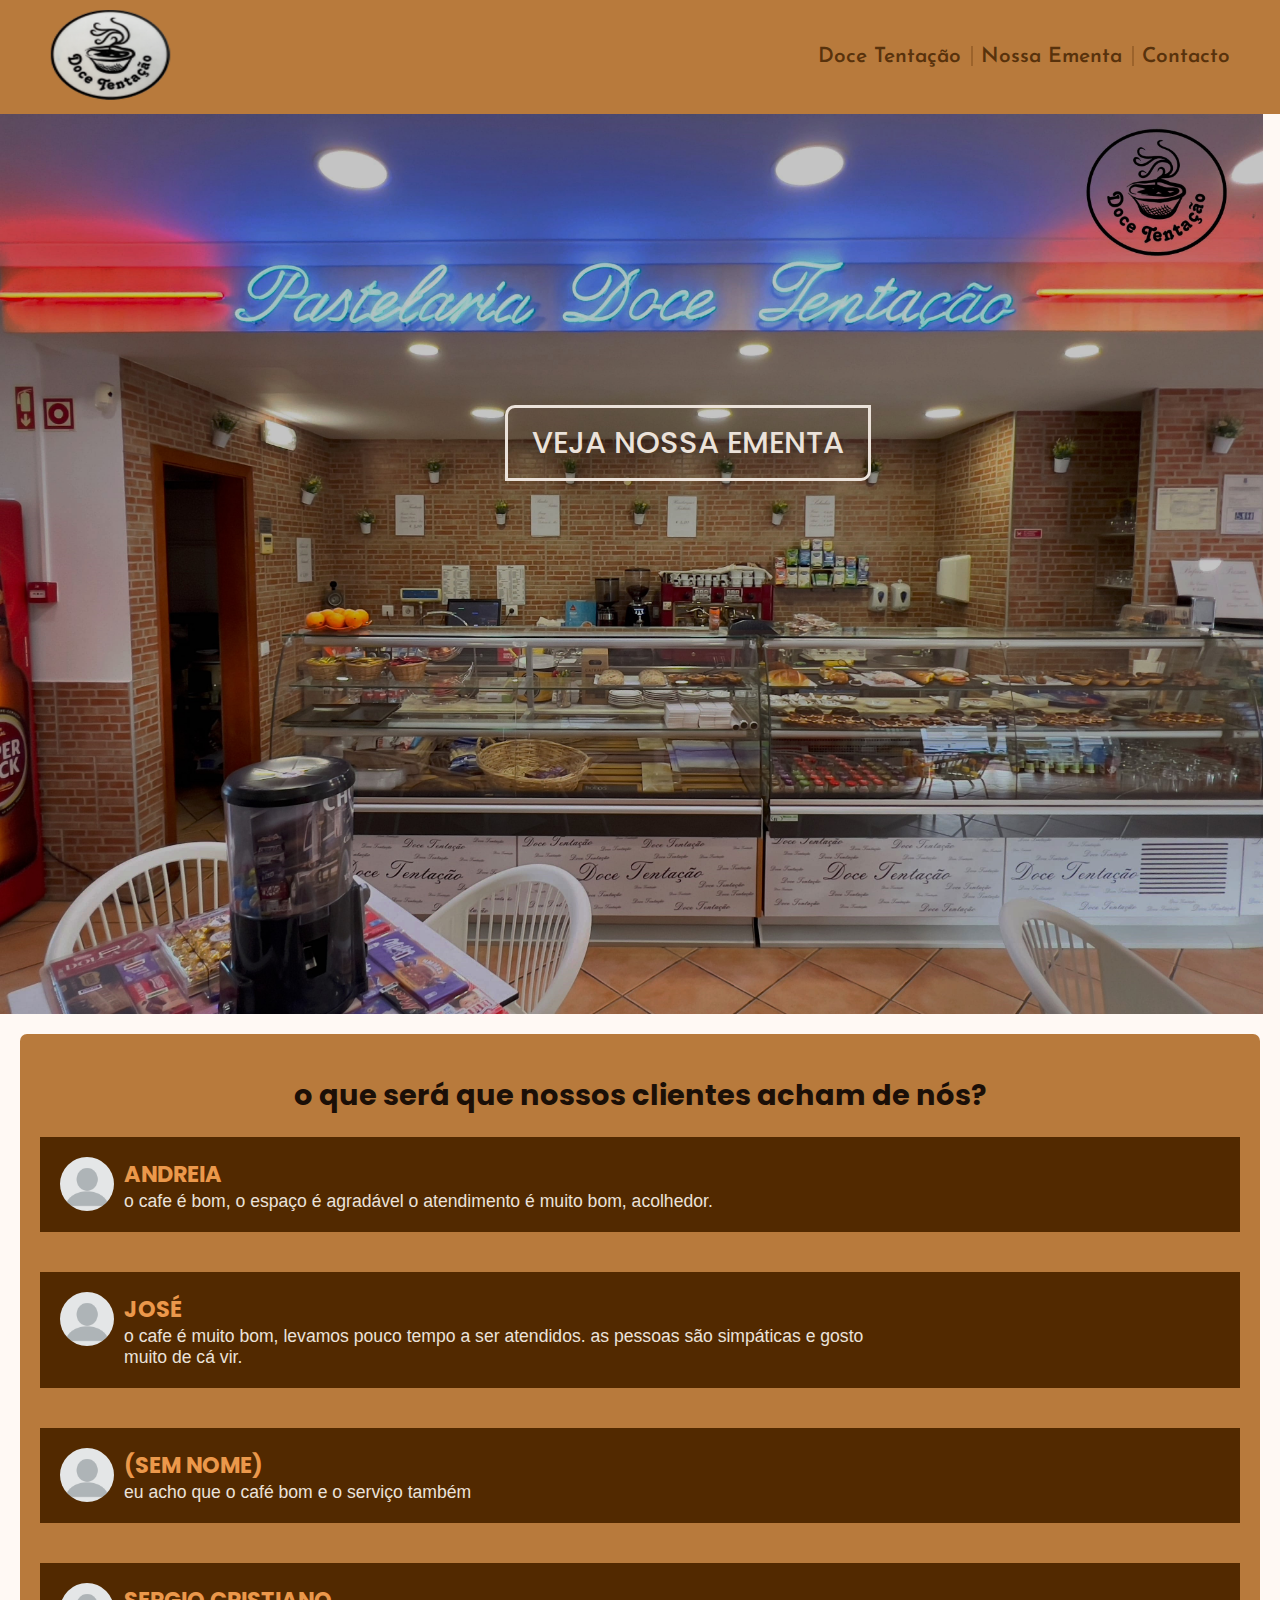
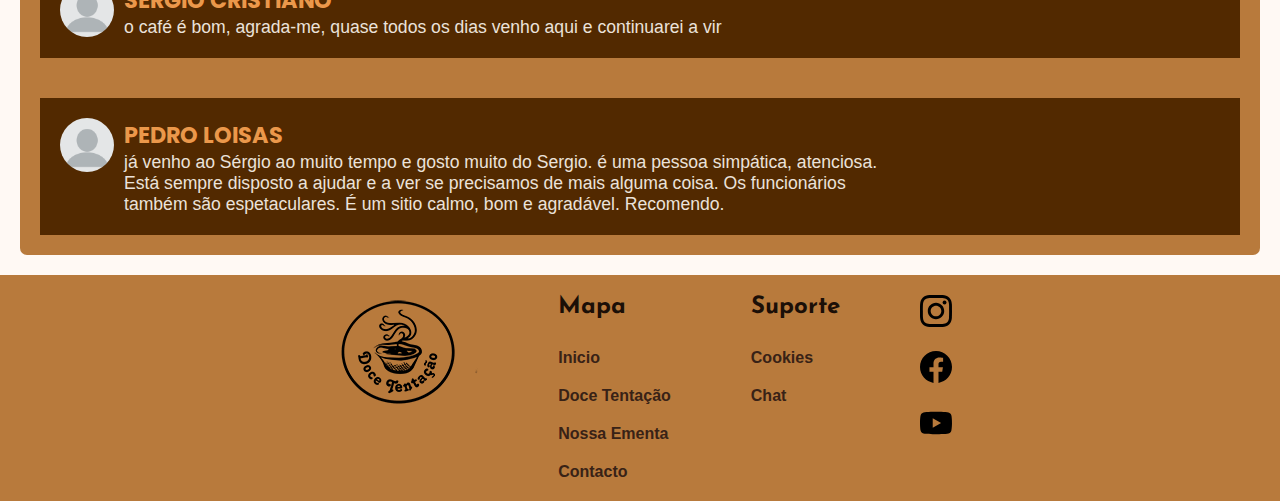
==== commit a53ca4b6: "atualizações" ====
--- a/index.html
+++ b/index.html
@@ -28,15 +28,15 @@
         </button>
         <ul class="menu">
           <li><a href="conheca-nos.html">Doce Tentação</a></li>
+          <li><a href="ementa.html">Nossa Ementa</a></li>
           <li><a href="contato.html">Contacto</a></li>
-          <li><a href="ementa.html">Nossa Ementa</a></li>
         </ul>
       </nav>
     </section>
   </header>
 
   <section class="slide">
-    <!-- <ul class="slide-container">
+    <ul class="slide-container">
       <li class="active">
         <a href="ementa.html">Veja nossa Ementa</a>
         <img src="imgs/logos-e-slides/slide1.jpg" alt="imagem slide 1">
@@ -49,30 +49,54 @@
         <a href="ementa.html">Veja nossa Ementa</a>
         <img src="imgs/logos-e-slides/slide3.jpg" alt="imagem slide 3">
       </li>
-    </ul> -->
+    </ul>
+  </section>
 
-    <p class="texto-cafe">
-      “Que na simplicidade da vida, assim como um gole de café pela manhã,<br>
-      possamos encontrar as respostas para o nosso verdadeiro propósito,<br>
-      a essência do viver!”
-    </p>
-    <img src="imgs/logos-e-slides/slide1.jpg" alt="">
-    <p class="texto-cafe">
-      “Aceitam um cafezinho <br>
-      E um bom bate-papo pra relaxar a mente e aconchegar<br>
-      O coração na tranquilidade do carinho mútuo.”
-    </p>
-    <img src="imgs/logos-e-slides/slide2.jpg" alt="">
-    <p class="texto-cafe">
-      “Manhã é uma palavra oca até que seja <br>
-      preenchida com uma xícara de café quente.”
-    </p>
-    <img src="imgs/logos-e-slides/slide3.jpg" alt="">
-    <p class="texto-cafe">
-      “Manhã é uma palavra oca até que seja <br>
-      preenchida com uma xícara de café quente.”
-    </p>
-  </section>
+  <div class="feedback-bg">
+    <section class="feedback">
+      <h2 class="feedback-title">o que será que nossos clientes acham de nós?</h2>
+      <ul class="feedback-comentarios">
+        <li>
+          <img src="imgs/conheca-nos/avatar.png" alt="pefil cliente">
+          <div class="feedback-content">
+            <h3>andreia</h3>
+            <p>o cafe é bom, o espaço é agradável o atendimento é muito bom, acolhedor.</p>
+          </div>
+        </li>
+        <li>
+          <img src="imgs/conheca-nos/avatar.png" alt="pefil cliente">
+          <div class="feedback-content">
+            <h3>josé</h3>
+            <p>o cafe é muito bom, levamos pouco tempo a ser atendidos. as pessoas são simpáticas e gosto muito de cá
+              vir.</p>
+          </div>
+        </li>
+        <li>
+          <img src="imgs/conheca-nos/avatar.png" alt="pefil cliente">
+          <div class="feedback-content">
+            <h3>(sem nome)</h3>
+            <p>eu acho que o café bom e o serviço também</p>
+          </div>
+        </li>
+        <li>
+          <img src="imgs/conheca-nos/avatar.png" alt="pefil cliente">
+          <div class="feedback-content">
+            <h3>sergio cristiano</h3>
+            <p>o café é bom, agrada-me, quase todos os dias venho aqui e continuarei a vir</p>
+          </div>
+        </li>
+        <li>
+          <img src="imgs/conheca-nos/avatar.png" alt="pefil cliente">
+          <div class="feedback-content">
+            <h3>pedro loisas</h3>
+            <p>já venho ao Sérgio ao muito tempo e gosto muito do Sergio. é uma pessoa simpática, atenciosa. Está sempre
+              disposto a ajudar e a ver se precisamos de mais alguma coisa. Os funcionários também são espetaculares. É
+              um sitio calmo, bom e agradável. Recomendo.</p>
+          </div>
+        </li>
+      </ul>
+    </section>
+  </div>
 
   <footer class="footer-bg">
     <div class="footer">
@@ -81,9 +105,10 @@
       </div>
       <div class="informacao">
         <h2>Mapa</h2>
-        <a href="conheca-nos.html">Conheça-nos</a>
+        <a href="index.html">Inicio</a>
+        <a href="conheca-nos.html">Doce Tentação</a>
+        <a href="ementa.html">Nossa Ementa</a>
         <a href="contato.html">Contacto</a>
-        <a href="ementa.html">Nossa Ementa</a>
       </div>
       <div class="suporte">
         <h2>Suporte</h2>
--- a/css/style.css
+++ b/css/style.css
@@ -1,22 +1,23 @@
 /* global */
-@import '/css/global/global.css';
-@import '/css/global/cores.css';
+@import "/css/global/global.css";
+@import "/css/global/cores.css";
 
 /* componentes */
-@import '/css/componentes/header.css';
-@import '/css/componentes/footer.css';
-@import '/css/componentes/slide-cafe.css';
+@import "/css/componentes/header.css";
+@import "/css/componentes/footer.css";
+@import "/css/componentes/slide-cafe.css";
 
 /* home */
-@import '/css/home/slide.css';
+@import "/css/home/slide.css";
+@import "/css/home/feedback.css";
 
 /* ementa */
-@import '/css/ementa/options.css';
-@import '/css/ementa/ementa.css';
+@import "/css/ementa/options.css";
+@import "/css/ementa/ementa.css";
 
 /* conheca-nos */
-@import '/css/conheca-nos/equipe.css';
-@import '/css/conheca-nos/endereco.css';
+@import "/css/conheca-nos/equipe.css";
+@import "/css/conheca-nos/endereco.css";
 
 /* contato */
-@import '/css/contato/contato.css';+@import "/css/contato/contato.css";
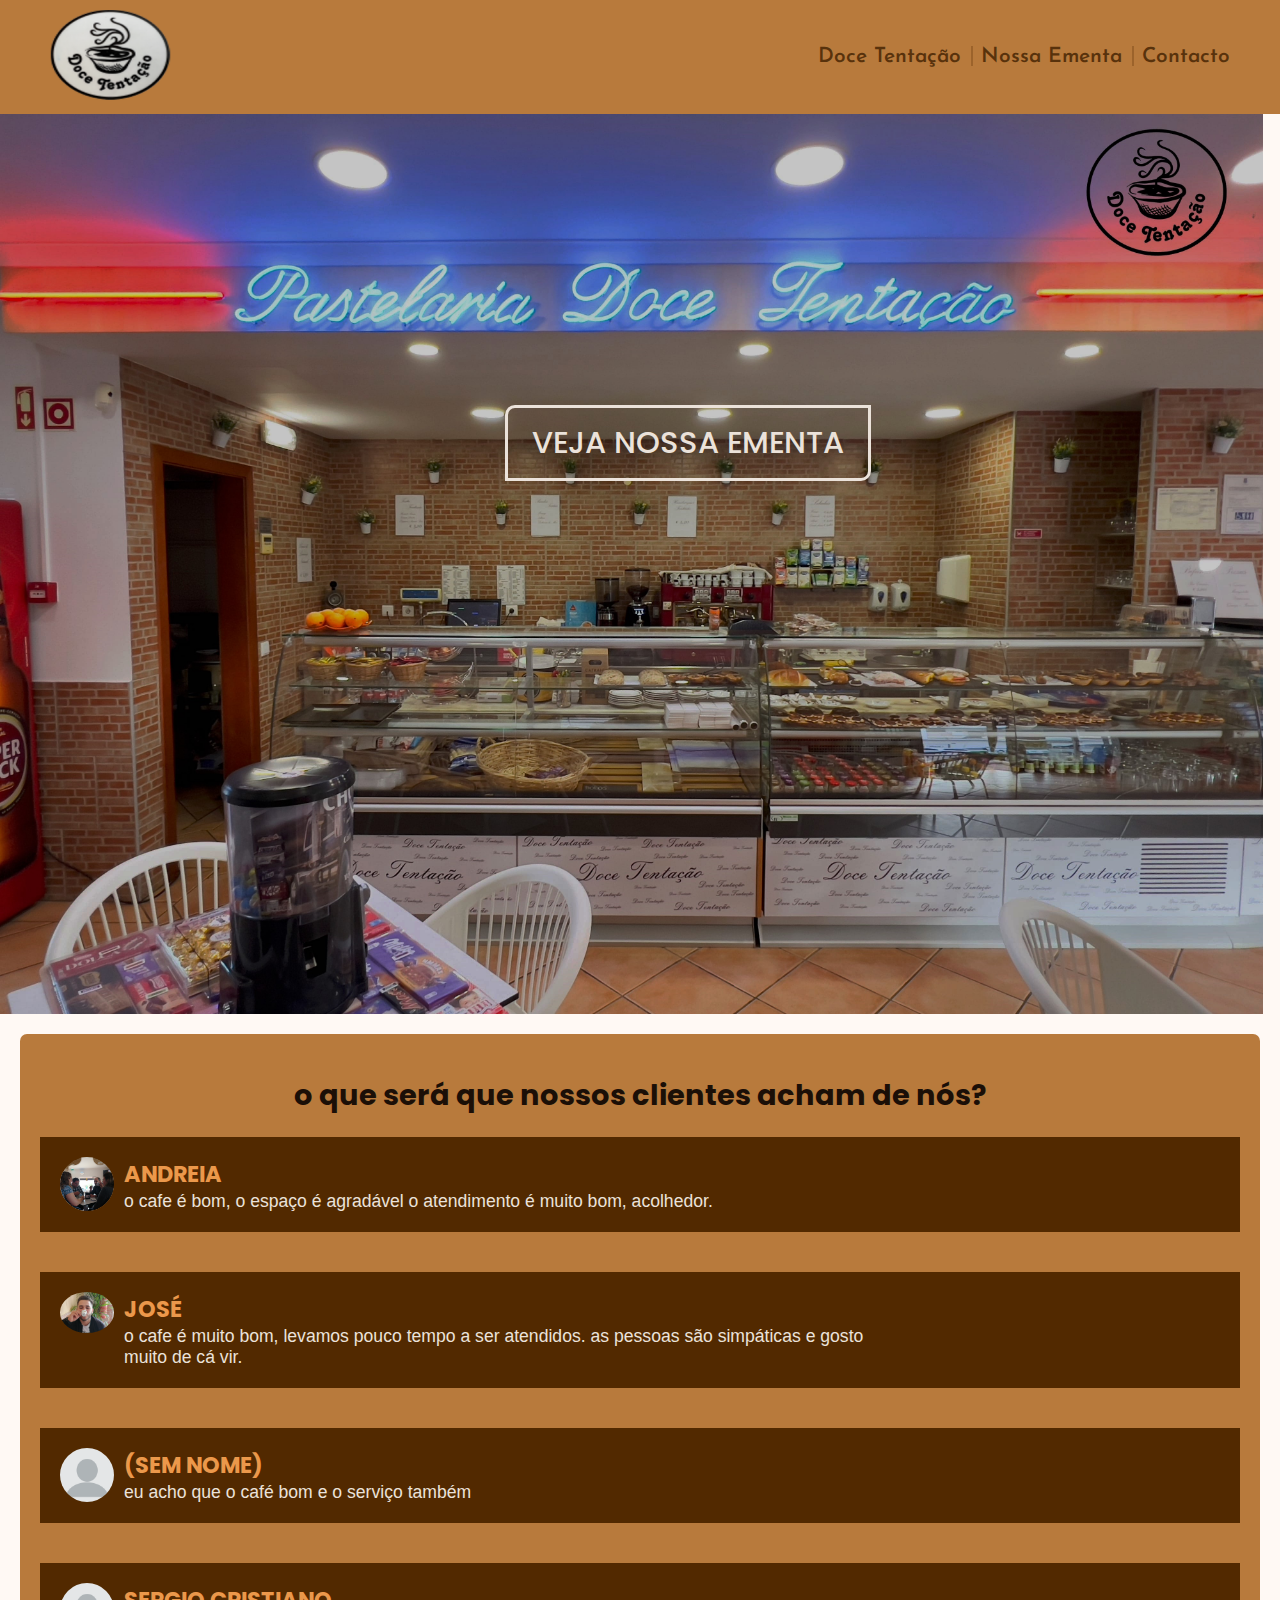
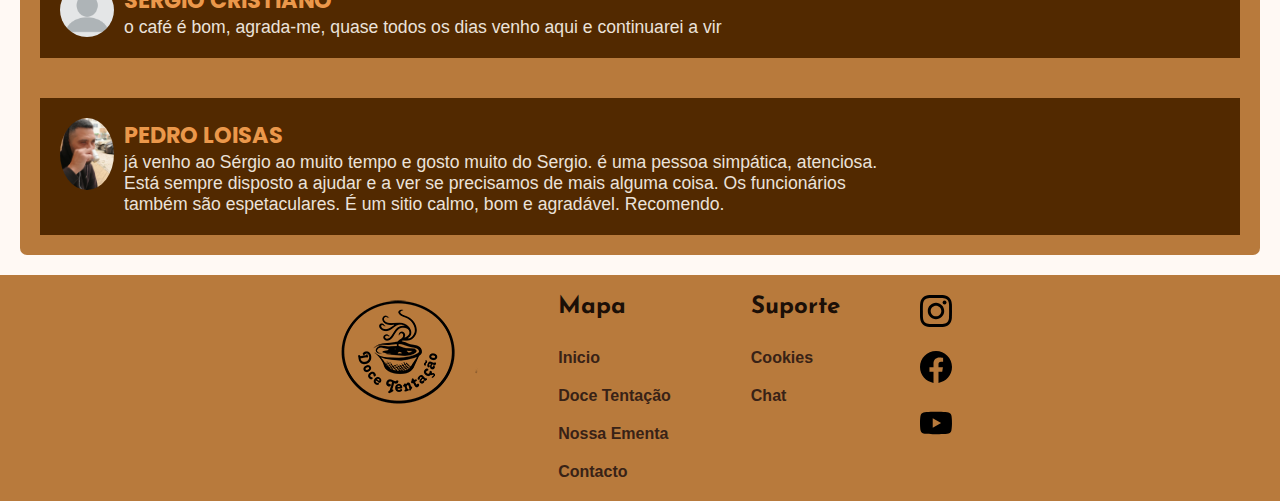
==== commit e25ad732: "atualizações" ====
--- a/index.html
+++ b/index.html
@@ -6,125 +6,128 @@
   <meta http-equiv="X-UA-Compatible" content="IE=edge">
   <meta name="viewport" content="width=device-width, initial-scale=1.0">
 
-  <link rel="stylesheet" href="css/style.css">
+  <link rel="stylesheet" href="css/style.min.css">
 
   <link rel="preconnect" href="https://fonts.googleapis.com">
   <link rel="preconnect" href="https://fonts.gstatic.com" crossorigin>
   <link
     href="https://fonts.googleapis.com/css2?family=Josefin+Sans:wght@400;500;600;700&family=Poppins:wght@200;300;400;500;600&family=Merriweather:ital,wght@0,400;1,400;1,700&display=swap"
     rel="stylesheet">
+
+
   <title>Doce Tentação | Home</title>
 </head>
 
-<body id="home">
-  <header class="header-bg">
-    <section class="header-container">
-      <a href="index.html" class="header-image">
-        <img src="imgs/logos-e-slides/logo-white.png" alt="logo doce tentação" width="123" height="90">
-      </a>
-      <nav class="header-content">
-        <button class="btn-menu">Menu
-          <span class="hamburger"></span>
-        </button>
-        <ul class="menu">
-          <li><a href="conheca-nos.html">Doce Tentação</a></li>
-          <li><a href="ementa.html">Nossa Ementa</a></li>
-          <li><a href="contato.html">Contacto</a></li>
-        </ul>
-      </nav>
-    </section>
-  </header>
 
-  <section class="slide">
-    <ul class="slide-container">
-      <li class="active">
-        <a href="ementa.html">Veja nossa Ementa</a>
-        <img src="imgs/logos-e-slides/slide1.jpg" alt="imagem slide 1">
+
+<header class="header-bg">
+  <section class="header-container">
+    <a href="index.html" class="header-image">
+      <img src="imgs/logos-e-slides/logo-white.png" alt="logo doce tentação" width="123" height="90">
+    </a>
+    <nav class="header-content">
+      <button class="btn-menu">Menu
+        <span class="hamburger"></span>
+      </button>
+      <ul class="menu">
+        <li><a href="conheca-nos.html">Doce Tentação</a></li>
+        <li><a href="ementa.html">Nossa Ementa</a></li>
+        <li><a href="contato.html">Contacto</a></li>
+      </ul>
+    </nav>
+  </section>
+</header>
+
+<section class="slide">
+  <ul class="slide-container">
+    <li class="active">
+      <a href="ementa.html">Veja nossa Ementa</a>
+      <img src="imgs/logos-e-slides/slide1.jpg" alt="imagem slide 1">
+    </li>
+    <li>
+      <a href="ementa.html">Veja nossa Ementa</a>
+      <img src="imgs/logos-e-slides/slide2.jpg" alt="imagem slide 2">
+    </li>
+    <li>
+      <a href="ementa.html">Veja nossa Ementa</a>
+      <img src="imgs/logos-e-slides/slide3.jpg" alt="imagem slide 3">
+    </li>
+  </ul>
+</section>
+
+<div class="feedback-bg">
+  <section class="feedback">
+    <h2 class="feedback-title">o que será que nossos clientes acham de nós?</h2>
+    <ul class="feedback-comentarios">
+      <li>
+        <img src="imgs/fotos-feedback/andreia.png" alt="pefil cliente">
+        <div class="feedback-content">
+          <h3>andreia</h3>
+          <p>o cafe é bom, o espaço é agradável o atendimento é muito bom, acolhedor.</p>
+        </div>
       </li>
       <li>
-        <a href="ementa.html">Veja nossa Ementa</a>
-        <img src="imgs/logos-e-slides/slide2.jpg" alt="imagem slide 2">
+        <img src="imgs/fotos-feedback/jose.jpg" alt="pefil cliente">
+        <div class="feedback-content">
+          <h3>josé</h3>
+          <p>o cafe é muito bom, levamos pouco tempo a ser atendidos. as pessoas são simpáticas e gosto muito de cá
+            vir.</p>
+        </div>
       </li>
       <li>
-        <a href="ementa.html">Veja nossa Ementa</a>
-        <img src="imgs/logos-e-slides/slide3.jpg" alt="imagem slide 3">
+        <img src="imgs/conheca-nos/avatar.png" alt="pefil cliente">
+        <div class="feedback-content">
+          <h3>(sem nome)</h3>
+          <p>eu acho que o café bom e o serviço também</p>
+        </div>
+      </li>
+      <li>
+        <img src="imgs/conheca-nos/avatar.png" alt="pefil cliente">
+        <div class="feedback-content">
+          <h3>sergio cristiano</h3>
+          <p>o café é bom, agrada-me, quase todos os dias venho aqui e continuarei a vir</p>
+        </div>
+      </li>
+      <li>
+        <img src="imgs/fotos-feedback/pedro.jpg" alt="pefil cliente">
+        <div class="feedback-content">
+          <h3>pedro loisas</h3>
+          <p>já venho ao Sérgio ao muito tempo e gosto muito do Sergio. é uma pessoa simpática, atenciosa. Está sempre
+            disposto a ajudar e a ver se precisamos de mais alguma coisa. Os funcionários também são espetaculares. É
+            um sitio calmo, bom e agradável. Recomendo.</p>
+        </div>
       </li>
     </ul>
   </section>
+</div>
 
-  <div class="feedback-bg">
-    <section class="feedback">
-      <h2 class="feedback-title">o que será que nossos clientes acham de nós?</h2>
-      <ul class="feedback-comentarios">
-        <li>
-          <img src="imgs/conheca-nos/avatar.png" alt="pefil cliente">
-          <div class="feedback-content">
-            <h3>andreia</h3>
-            <p>o cafe é bom, o espaço é agradável o atendimento é muito bom, acolhedor.</p>
-          </div>
-        </li>
-        <li>
-          <img src="imgs/conheca-nos/avatar.png" alt="pefil cliente">
-          <div class="feedback-content">
-            <h3>josé</h3>
-            <p>o cafe é muito bom, levamos pouco tempo a ser atendidos. as pessoas são simpáticas e gosto muito de cá
-              vir.</p>
-          </div>
-        </li>
-        <li>
-          <img src="imgs/conheca-nos/avatar.png" alt="pefil cliente">
-          <div class="feedback-content">
-            <h3>(sem nome)</h3>
-            <p>eu acho que o café bom e o serviço também</p>
-          </div>
-        </li>
-        <li>
-          <img src="imgs/conheca-nos/avatar.png" alt="pefil cliente">
-          <div class="feedback-content">
-            <h3>sergio cristiano</h3>
-            <p>o café é bom, agrada-me, quase todos os dias venho aqui e continuarei a vir</p>
-          </div>
-        </li>
-        <li>
-          <img src="imgs/conheca-nos/avatar.png" alt="pefil cliente">
-          <div class="feedback-content">
-            <h3>pedro loisas</h3>
-            <p>já venho ao Sérgio ao muito tempo e gosto muito do Sergio. é uma pessoa simpática, atenciosa. Está sempre
-              disposto a ajudar e a ver se precisamos de mais alguma coisa. Os funcionários também são espetaculares. É
-              um sitio calmo, bom e agradável. Recomendo.</p>
-          </div>
-        </li>
-      </ul>
-    </section>
+<footer class="footer-bg">
+  <div class="footer">
+    <div class="footer-image">
+      <img src="imgs/logos-e-slides/logo-transparente.png" alt="Logo Doce Tentação">
+    </div>
+    <div class="informacao">
+      <h2>Mapa</h2>
+      <a href="index.html">Inicio</a>
+      <a href="conheca-nos.html">Doce Tentação</a>
+      <a href="ementa.html">Nossa Ementa</a>
+      <a href="contato.html">Contacto</a>
+    </div>
+    <div class="suporte">
+      <h2>Suporte</h2>
+      <a href="#">Cookies</a>
+      <a href="#">Chat</a>
+    </div>
+    <div class="social">
+      <a href="#"><img src="imgs/icones/instagram.svg" alt="logo instagram" width="32" height="32"></a>
+      <a href="#"><img src="imgs/icones/facebook.svg" alt="logo facebook" width="32" height="32"></a>
+      <a href="#"><img src="imgs/icones/youtube.svg" alt="logo youtube" width="32" height="32"></a>
+    </div>
   </div>
+</footer>
 
-  <footer class="footer-bg">
-    <div class="footer">
-      <div class="footer-image">
-        <img src="imgs/logos-e-slides/logo-transparente.png" alt="Logo Doce Tentação">
-      </div>
-      <div class="informacao">
-        <h2>Mapa</h2>
-        <a href="index.html">Inicio</a>
-        <a href="conheca-nos.html">Doce Tentação</a>
-        <a href="ementa.html">Nossa Ementa</a>
-        <a href="contato.html">Contacto</a>
-      </div>
-      <div class="suporte">
-        <h2>Suporte</h2>
-        <a href="#">Cookies</a>
-        <a href="#">Chat</a>
-      </div>
-      <div class="social">
-        <a href="#"><img src="imgs/icones/instagram.svg" alt="logo instagram" width="32" height="32"></a>
-        <a href="#"><img src="imgs/icones/facebook.svg" alt="logo facebook" width="32" height="32"></a>
-        <a href="#"><img src="imgs/icones/youtube.svg" alt="logo youtube" width="32" height="32"></a>
-      </div>
-    </div>
-  </footer>
-
-  <script src="css/home/home.js"></script>
-  <script src="css/componentes/menu.js"></script>
+<script src="css/home/home.js"></script>
+<script src="css/componentes/menu.js"></script>
 </body>
 
 </html>--- a/css/style.min.css
+++ b/css/style.min.css
@@ -0,0 +1 @@
+body{margin:0;padding:0;box-sizing:border-box;background:#fff9f4}a{text-decoration:none;display:block}li,ul{list-style:none;margin:0;padding:0;box-sizing:border-box}h1,h2,h3,p{margin:0}img{width:100%;height:100;object-fit:cover}:root{--b-01:#58320C;--b-02:#7F4C1A;--b-03:#9C632B;--b-04:#B87A3C;--b-05:#eb984b;--b-06:#C08C59;--b-07:#C8A17B;--b-08:#D8C2AD;--b-09:#EBE2DA;--m-01:#1B0F07;--m-02:#28170D;--m-03:#382216;--m-04:#472F23;--m-05:#724E3C;--m-06:#9D7059;--m-07:#B49383;--m-08:#C6B1A5}.header-bg{background:var(--b-04);padding:10px 50px}.header-container{margin:0 auto;display:flex;justify-content:space-between;align-items:center}.menu{display:flex;align-items:center;gap:20px}.menu li a{color:var(--b-01);font-family:"Josefin Sans",sans-serif;font-weight:600;font-size:1.3rem;box-sizing:border-box;position:relative}.menu li:nth-child(n+2) a:before{content:"";width:2px;height:20px;left:-10px;background:var(--b-03);display:inline-block;position:absolute}.menu li a::after{content:"";width:0%;height:2px;display:block;background:var(--b-01);transition:.3s}.menu li a:hover::after{width:100%}.header-content .btn-menu{display:none}@media (max-width:700px){.header-bg{padding:10px 20px}.header-content .menu{display:block;width:100%;height:0;padding:10px 20px;position:absolute;top:110px;left:0;background:var(--b-04);visibility:hidden;transition:.6s;overflow-y:hidden;z-index:5}.menu li:nth-child(n+2) a:before{display:none}.header-content.active .menu{height:calc(50vh - 110px);visibility:visible;overflow-y:auto}.header-content .btn-menu{display:flex;align-items:center;border:none;background:0 0;padding:8px 16px;gap:10px;font-size:1.3rem}.header-content .btn-menu .hamburger{border-top:2px solid #000;width:20px;position:relative}.header-content .btn-menu .hamburger::after,.header-content .btn-menu .hamburger::before{content:"";width:100%;height:2px;background:currentColor;display:block;margin-top:5px;transition:.3s}.header-content.active .btn-menu .hamburger{border-top-color:transparent}.header-content.active .btn-menu .hamburger::before{transform:rotate(-135deg);position:absolute;top:-7px}.header-content.active .btn-menu .hamburger::after{transform:rotate(135deg);position:absolute;top:-7px}.header-content .menu li{margin:0 10px 20px 20px;border-bottom:2px solid var(--b-03)}.menu li a::after{display:none}}.footer-bg{background:var(--b-04);padding:20px 60px}.footer{display:flex;justify-content:center;flex-wrap:wrap;margin:0 auto;gap:80px}.footer h2{font-family:"Josefin Sans",sans-serif;margin-bottom:30px;color:var(--m-01)}.footer a{font-family:roboto,sans-serif;font-weight:600;color:var(--m-03)}.footer a:not(:last-child){margin-bottom:20px}.footer a:hover{color:var(--b-06)}.footer .social{display:flex;flex-direction:column}.creditos{display:flex;align-items:center;justify-content:center;gap:20px;padding:10px;background:var(--b-03)}.creditos span{font-family:Poppins,sans-serif;color:#fff;font-weight:500;letter-spacing:2px;font-size:.9rem}.creditos img{width:54px}@media (max-width:800px){.footer .footer-image{display:none}}@media (max-width:600px){.footer{gap:50px}.creditos span{font-size:.7rem}.creditos img{width:44px}}@media (max-width:400px){.footer .social{flex-direction:row;gap:15px}.footer h2{font-size:2rem}.footer .informacoes,.footer .suporte{font-size:1.3rem}}@media (max-width:200px){.footer-bg{padding:20px}}.imagens-cafe{display:flex;height:100px;width:auto}.slide{position:relative;width:calc(100vw - 17px);height:100vh;overflow:hidden}.slide-container{display:flex;justify-content:center;position:relative}.slide-container li{display:none;position:relative;opacity:0}.slide-container li.active{display:block;opacity:1;animation:slide 1.5s forwards}.slide-container li a{font-size:1.9rem;font-family:Poppins,sans-serif;font-weight:500;color:var(--b-09);position:absolute;top:30%;left:40%;padding:12px 24px;border:3px solid var(--b-09);border-radius:10px 0;transition:.3s;text-transform:uppercase}.slide-container li a:hover{background:var(--b-09);color:var(--b-04)}@keyframes slide{from{opacity:0}to{opacity:1}}@media (max-width:800px){.slide{height:auto}.slide-container li a{left:30%;top:40%}}@media (max-width:500px){.slide-container li a{font-size:1.3rem;left:20%}}@media (max-width:500px){.slide-container li a{font-size:1rem}}.feedback-bg{padding:20px}.feedback{background:var(--b-04);padding:20px;border-radius:7px}.feedback-title{font-family:Poppins,sans-serif;font-size:1.8rem;margin:20px;text-align:center;color:var(--m-01)}.feedback-comentarios{display:flex;flex-wrap:wrap;align-items:center;gap:40px}.feedback-comentarios li{display:grid;grid-template-columns:auto 1fr;gap:10px;background:#522900;padding:20px;width:100%}.feedback-comentarios li h3{font-family:Poppins,sans-serif;font-size:1.4rem;text-transform:uppercase;color:var(--b-05)}.feedback-comentarios li p{font-family:Roboto,sans-serif;font-size:1.1rem;width:80ch;color:var(--b-09)}.feedback-comentarios li img{border-radius:50%;width:54px;object-fit:cover}@media (max-width:700px){.feedback-comentarios li p{width:40ch}}@media (max-width:500px){.feedback-comentarios li p{width:20ch}}.options-bg{padding:20px 60px}.options{display:flex;flex-wrap:wrap;background:var(--b-04);padding:10px;border-radius:5px;gap:90px;justify-content:center;margin-left:100px;margin-right:100px}.options-title{font-family:Poppins;font-size:2rem;margin-bottom:20px;margin-left:100px;padding:20px}.options-title::before{content:"";width:100px;height:20px;margin-right:20px;display:inline-block;background:var(--m-02)}.options li{background:var(--b-04);box-shadow:0 1px 2px 1px #502E1633;padding:10px 30px;text-align:center;font-family:"Josefin sans",sans-serif;font-weight:600;font-size:1.1rem;border-radius:3px}.options li img{margin-bottom:5px}.options li:hover{background:#502e16}.options li.active{background:#502e16;box-shadow:0 1px 10px 5px #502E1633;color:var(--b-09)}.options li p{pointer-events:none}@media (max-width:1200px){.options{gap:20px}}@media (max-width:900px){.options{margin-left:0;margin-right:0}.options li{min-width:30%}}@media (max-width:500px){.options-title::before{display:none}.options{margin-left:-35px;margin-right:-35px;gap:10px;padding:10px}}.ementa-bg{padding:20px 60px}.ementa{background:var(--b-04);padding:20px 40px;margin-left:100px;margin-right:100px;border-radius:5px;display:none;animation:slide .3s forwards}.ementa.active{display:block}.ementa h2{margin-bottom:20px;font-size:2rem;color:var(--m-01);font-family:poppins}.ementa li{display:flex;justify-content:space-between;font-size:1.2rem;font-family:Roboto,sans-serif;color:#fff9f4}.ementa li span{color:#ffaf16}.ementa li:not(:last-child){margin-bottom:15px}#ementa-dois .vinho .sandes-tipo,#ementa-tres .refri .sandes-tipo{text-align:right;color:var(--m-01);font-family:Poppins,sans-serif;font-size:1rem;display:inline-block}#ementa-dois .vinho h2,#ementa-tres .refri h2{display:flex;align-items:center;justify-content:space-between}.ementa-section{display:none}.ementa-section.active{display:block}.section-btn-proximo{margin:20px;display:flex;justify-content:center}.btn-proximo{outline:0;text-transform:uppercase;padding:5px;background:var(--b-04);color:var(--m-01);border-radius:3px;border:none;font-size:1.2rem;font-family:Poppins,sans-serif;box-shadow:0 1px 2px rgba(0,0,0,.4);cursor:pointer}@keyframes slide{from{opacity:0;transform:translate3d(-30px,0,0)}to{opacity:1;transform:translate3d(0,0,0)}}@media (max-width:800px){.ementa{margin-left:0;margin-right:0}}@media (max-width:500px){.ementa{margin-left:-35px;margin-right:-35px}}.conheca{padding:45px 60px}.conheca .title{font-family:Poppins;font-size:2.6rem;display:flex;align-items:center;margin-bottom:30px;color:var(--b-02)}.conheca .title::before{content:"";width:100px;height:20px;display:inline-block;background:var(--m-03);margin-right:20px}.funcionarios{display:flex;gap:4rem;margin-left:90px;margin-bottom:100px}.funcionarios li{width:300px;height:200px;border-radius:5px;background:var(--m-09);box-shadow:0 1px 2px rgba(0,0,0,.2)}.funcionarios li .funcionario-image{height:120px;border-radius:5px 5px 0 0;background:#979696}.funcionarios li .funcionario-image img{object-fit:cover;width:100%}.funcionarios li .funcionario-cargo{margin-left:20px;margin-top:10px;font-family:"Josefin sans"}.funcionarios li .funcionario-nome{margin-left:20px;margin-top:-5px;font-size:1.8rem;font-family:Poppins,sans-serif;color:var(--b-03);font-weight:500}@media (max-width:800px){.funcionarios{margin-left:50px;gap:30px;flex-direction:column}.funcionarios li .funcionario-nome{font-size:1.4rem}.funcionarios li .funcionario-cargo{font-size:.9rem}}@media (max-width:600px){.conheca .title{font-size:2.3rem}.conheca .title::before{width:70px}}@media (max-width:500px){.conheca{padding:20px 15px}.conheca .title{font-size:2rem}.conheca .title::before{width:60px;height:15px}.funcionarios{margin-left:20px}}@media (max-width:400px){.funcionarios{margin-left:0}.conheca .title::before{width:40px}.funcionarios li{width:270px}}.endereco{width:360px;height:230px;background:#fff;margin-left:90px;border-radius:5px;box-shadow:0 1px 2px rgba(0,0,0,.2)}.endereco-mapa iframe{width:360px;height:130px}.endereco-mapa img{width:100%;height:100%;object-fit:cover}.endereco-cidade{margin-left:20px;margin-top:10px;font-family:'Josefin sans'}.endereco-rua{margin-left:20px;margin-top:-5px;font-family:Poppins,sans-serif;font-weight:500;font-size:1.5rem;color:var(--b-03)}@media (max-width:800px){.endereco{margin-left:50px}}@media (max-width:500px){.endereco{margin-left:20px;width:320px}.endereco-rua{font-size:1.2rem}}@media (max-width:400px){.endereco{margin-left:0;width:270px}}#contato .contato{padding:45px 60px}.contato .title{font-family:Poppins;font-size:2.6rem;display:flex;align-items:center;margin-bottom:30px;color:var(--b-02)}.contato .title::before{content:"";width:100px;height:20px;display:inline-block;background:var(--m-03);margin-right:20px}.contato-dados{background:#bc7127;max-width:700px;font-family:Roboto,san-serif;font-size:1rem;color:#fff;display:flex;flex-wrap:wrap;gap:50px;padding:20px;border-radius:5px 5px 0 0}.contato-email::before,.contato-endereco::before,.contato-redes::before{content:"";width:24px;height:24px;display:block;margin-right:10px;margin-bottom:10px}.contato-endereco p:not(:last-child){margin-bottom:10px}.contato-redes a{color:#fff}.contato-redes a:not(:last-child){margin-bottom:10px}.contato-email::before{background:url("imgs/icones/email.svg") no-repeat}.contato-endereco::before{background:url("imgs/icones/mapa.svg") no-repeat}.contato-redes::before{background:url("imgs/icones/social.svg") no-repeat}.form{background:#fff;max-width:800px;padding:20px;display:grid;gap:20px 10px;grid-template-columns:1fr 1fr}.form .input-box{display:flex;flex-direction:column}.form .input-box input{height:30px;font-size:1.1rem;background:#d9d9d9;outline:0;border:none;border-radius:3px;padding:6px}.form .input-box label{font-family:Poppins,sans-serif;font-size:1.15rem;font-weight:500;color:var(--b-04)}.form .input-mensagem{display:block;width:490px;grid-column:1/-1;background:#d9d9d9;font-size:1.1rem;outline:0;border:none;border-radius:3px;padding:6px}.form .input-btn{display:block;width:130px;height:40px;background:#fbb52c;border:none;border-radius:3px;font-family:Roboto,sans-serif;font-size:1rem;font-weight:600;text-transform:uppercase;color:var(--b-01)}.form .input-btn:hover{background:#e89b03}@media (max-width:700px){#contato .contato{padding:35px 20px}.contato .title{font-size:2rem}.contato .title::before{width:50px;height:20px}.form .input-box{grid-column:1/-1;width:400px}.form .input-mensagem{width:400px}}@media (max-width:500px){.form .input-box{width:250px}.form .input-mensagem{width:250px}}.cookies{padding:45px 60px}.cookies .title{font-family:Poppins;font-size:2.6rem;display:flex;align-items:center;margin-bottom:30px;color:var(--b-02)}.cookies .title::before{content:"";width:100px;height:20px;display:inline-block;background:var(--m-03);margin-right:20px}.cookies dl dt{font-family:Poppins,sans-serif;font-weight:700;font-size:1.2rem;display:flex;align-items:center;justify-content:space-between;cursor:pointer}.cookies dl dd{font-family:Roboto,sans-serif;font-size:.9rem;margin-bottom:20px}@media (max-width:400px){.cookies{padding:45px 20px}.cookies .title{font-size:2rem}.cookies dl dt{font-size:1rem}.cookies dl dd{font-size:.9rem}}